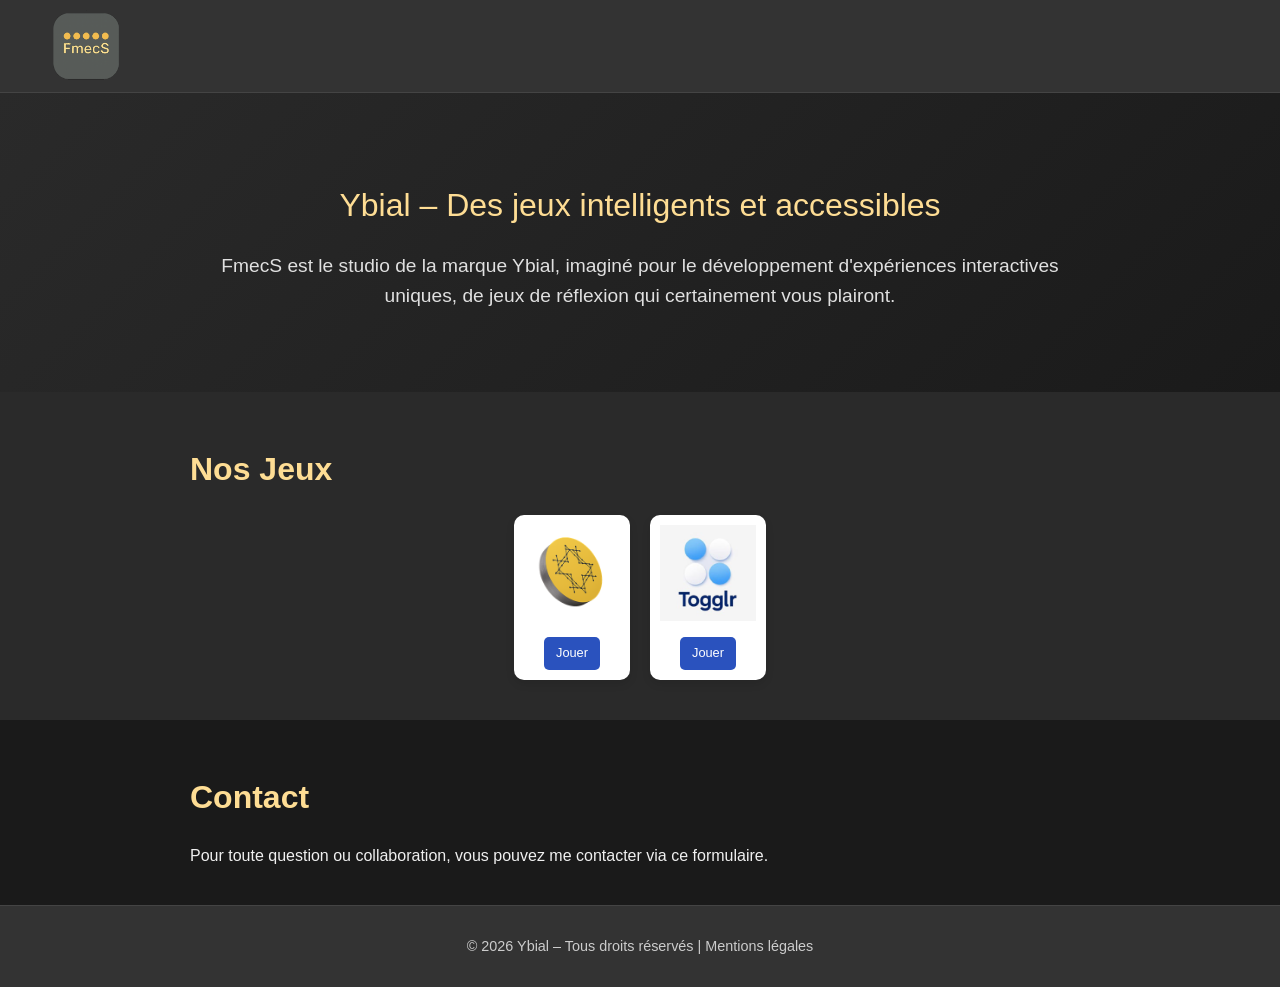
==== index.html @ a83bece8 "Add files via upload" ====
<!DOCTYPE html>
<html lang="fr">
<head>
    <meta charset="UTF-8">
    <meta name="viewport" content="width=device-width, initial-scale=1.0">
    <title>FmecS – Studio de développement indépendant</title>
    <link rel="stylesheet" href="css/style.css">
    <link rel="icon" type="image/png" href="/favicon-96x96.png" sizes="96x96" />
    <link rel="icon" type="image/svg+xml" href="/favicon.svg" />
    <link rel="shortcut icon" href="/favicon.ico" />
    <link rel="apple-touch-icon" sizes="180x180" href="/apple-touch-icon.png" />
    <link rel="manifest" href="/site.webmanifest" />
    <link rel="stylesheet" href="/css/all.min.css">
    <!script async src="https://pagead2.googlesyndication.com/pagead/js/adsbygoogle.js?client=ca-pub-3592273084085271"
     crossorigin="anonymous"></script>
</head>
<body>

<header>
    <div class="logo">
        <img src="/img/logo-fmecs.png">
    </div>
    <!-- Bouton burger (masqué sur desktop) -->
    <div class="burger" id="burger">
        <span></span>
        <span></span>
        <span></span>
    </div>
    <nav class="nav" id="nav-menu">
    <!-- Icônes des réseaux sociaux (affichées sur desktop) -->
    <!a href="https://twitter.com/tonsite" target="_blank" rel="noopener noreferrer" class="social-link" aria-label="Twitter">
        <i class="fab fa-twitter"></i>
    <!/a>
    <!a href="https://instagram.com/tonsite" target="_blank" rel="noopener noreferrer" class="social-link" aria-label="Instagram">
        <i class="fab fa-instagram"></i>
    <!/a>
    <!a href="https://github.com/tonsite" target="_blank" rel="noopener noreferrer" class="social-link" aria-label="GitHub">
        <i class="fab fa-github"></i>
    <!/a>
</nav>
</header>

<section class="hero">
    <div class="container">
        <h2>Ybial – Des jeux intelligents et accessibles</h2>
        <p>FmecS est le studio de la marque Ybial, imaginé pour le développement d'expériences interactives uniques, de jeux de réflexion qui certainement vous plairont.</p>
    </div>
</section>

<section id="jeux" class="section alt">
    <div class="container">
        <h3>Nos Jeux</h3>
        <div class="games-grid">
            <div class="game-card">
                <img src="/img/logo-morpion.png" alt="Morpion Solitaire" class="game-logo">
                <a href="https://play.fmecs.fr/croix-de-malte" class="play-button" target="_blank">Jouer</a>
            </div>
            <div class="game-card">
                <img src="/img/logo-togglr.png" alt="Togglr" class="game-logo">
                <a href="https://play.fmecs.fr/togglr/croix" class="play-button" target="_blank">Jouer</a>
            </div>
        </div>
    </div>
</section>
<section id="contact" class="section">
    <div class="container">
        <h3>Contact</h3>
        <p>Pour toute question ou collaboration, vous pouvez me contacter via ce <a id="open-modal" href="javascript:void(0);">formulaire</a>.</p>
    </div>
</section>

<!-- Fenêtre modale -->
<div id="contact-modal" class="modal">
  <div class="modal-content">
    <span class="close">&times;</span>

    <h3>Contact</h3>
  <p id="form-success" style="display:none; text-align:center; padding:20px;">
    Merci, votre message a bien été envoyé.
  </p>

    <form action="https://formspree.io/f/mgoovrkz" method="POST" class="contact-form">

  <label for="name">Votre nom</label>
  <input type="text" id="name" name="name" required>

  <label for="subject">Objet</label>
  <input type="text" id="subject" name="subject" required>

  <label for="email">Votre email</label>
  <input type="email" id="email" name="email" required>

  <label for="message">Message</label>
  <textarea id="message" name="message" rows="5" required></textarea>

  <input type="text" name="_gotcha" style="display:none">

  <button type="submit">Envoyer</button>
</form>

  </div>
</div>

<footer>
    <div class="container">
        <p>© 2026 Ybial – Tous droits réservés | <a href="/mentionslegales.html">Mentions légales</a></p>
    </div>
</footer>

<script>
  const modal = document.getElementById("contact-modal");
  const openBtn = document.getElementById("open-modal");
  const closeBtn = document.querySelector(".close");
  const form = document.querySelector(".contact-form");
  const successMsg = document.getElementById("form-success");
  const burger = document.getElementById('burger');
  const navMenu = document.getElementById('nav-menu');

  burger.addEventListener('click', () => {
        navMenu.classList.toggle('active');
    });

  // Ouvrir la modale
  openBtn.onclick = () => {
    modal.style.display = "block";
    successMsg.style.display = "none"; // Cache le message
    form.style.display = "block";      // Réaffiche le formulaire
  };

  // Fermer la modale
  closeBtn.onclick = () => modal.style.display = "none";
  window.onclick = (e) => { if (e.target === modal) modal.style.display = "none"; };

  // Envoi AJAX
  form.addEventListener("submit", async (e) => {
    e.preventDefault();

    const data = new FormData(form);

    const response = await fetch("https://formspree.io/f/mgoovrkz", {
      method: "POST",
      body: data,
      headers: { "Accept": "application/json" }
    });

    if (response.ok) {
      form.reset();
      form.style.display = "none";        // Cache le formulaire
      successMsg.style.display = "block"; // Affiche le message
    } else {
      form.style.display = "none";
      successMsg.innerText = "Une erreur est survenue. Merci de réessayer.";
      successMsg.style.display = "block";
    }
  });
</script>

</body>
</html>
---- css/style.css ----
/* --- BASE --- */

body {
    margin: 0;
    font-family: Arial, sans-serif;
    background: #1a1a1a;
    color: #f0f0f0;
    line-height: 1.6;
}

/* --- HEADER --- */

header {
    background: #333333;
    padding: 10px 50px;
    border-bottom: 1px solid #444444;
    display: flex;
    justify-content: space-between;
    align-items: center;
    top: 0;
    left: 0;
    right: 0;
}

.logo img {
    height: 72px;
    width: auto;
    display: block;
}

/* Bouton burger (masqué sur desktop) */
.burger {
    display: none; /* Masqué par défaut */
    flex-direction: column;
    cursor: pointer;
    padding: 10px;
    margin-left: auto; /* Aligne à droite */
}

.burger span {
    width: 25px;
    height: 3px;
    background: #f0f0f0;
    margin: 3px 0;
    transition: all 0.3s ease;
}

/* Menu navigation (visible sur desktop) */
.nav {
    display: flex;
    gap: 20px;
}

/* Icônes des réseaux sociaux */
.social-link {
    color: #f0f0f0;
    font-size: 1.5rem; /* Taille des icônes */
    margin: 0 10px; /* Espace entre les icônes */
    transition: color 0.2s ease;
}

.social-link:hover {
    color: #fedd94; /* Couleur au survol */
}

/* --- VERSION MOBILE --- */
@media (max-width: 768px) {
    /* Affiche le burger sur mobile */
    .burger {
        display: flex;
    }

    /* Masque le menu normal sur mobile */
    .nav {
        display: none;
        position: fixed;
        top: 70px;
        left: 0;
        width: 100%;
        background: #333;
        flex-direction: row; /* Icônes en ligne */
        justify-content: center;
        padding: 20px 0;
        z-index: 1000;
    }

    /* Affiche le menu quand le burger est cliqué */
    .nav.active {
        display: flex;
    }
}

.nav a {
    margin-left: 20px;
    color: #f0f0f0;
    text-decoration: none;
    font-size: 1rem;
    transition: color 0.2s ease;
}

.nav a:hover {
    color: #fedd94;
}

/* --- HERO --- */

.hero {
    text-align: center;
    padding: 60px 20px;
    background: linear-gradient(135deg, #2a2a2a, #1a1a1a);
}

.hero h2 {
    font-size: 2rem;
    margin-bottom: 20px;
    color: #fedd94;
    font-weight: 500;
}

.hero p {
    font-size: 1.2rem;
    max-width: 900px;
    margin: 0 auto 30px;
    color: #e0e0e0;
    margin-bottom: 20px;
}

.cta {
    display: inline-block;
    margin-top: 20px;
    padding: 14px 32px;
    background: #ffcc00;
    color: #000;
    font-weight: bold;
    border-radius: 6px;
    text-decoration: none;
    font-size: 1.1rem;
    transition: background 0.2s ease;
}

.cta:hover {
    background: #e6b800;
}

/* --- SECTIONS --- */

.section {
    padding: 20px 20px;
}

.section.alt {
    background: #2a2a2a;
}

.section h3 {
    font-size: 2rem;
    margin-bottom: 20px;
    color: #fedd94;
}

.container {
    width: 90%;
    max-width: 900px;
    margin: 0 auto;
    min-height: auto;
}

/* Liens en blanc par défaut */
a {
    color: #f0f0f0; /* Blanc */
    text-decoration: none;															
}

/* Liens en blanc même après clic */
a:visited {
    color: #f0f0f0; /* Blanc */
    text-decoration: none;
    outline: none;
}

/* Supprime les effets de survol/clic */
a:hover, a:active, a:focus {
    color: #f0f0f0; /* Blanc */
    text-decoration: none;
    outline: none;
}																
/* --- FOOTER --- */

footer {
    text-align: center;
    padding: 15px; /* Réduit de 25px à 15px */
    background: #333333;
    border-top: 1px solid #444444;
    color: #ccc;
    font-size: 0.9rem;
}

footer a {
    color: #ccc;
    text-decoration: none;
}

footer p {
    white-space: nowrap; /* Empêche le retour à la ligne */
    overflow: hidden;   /* Cache le débordement (si nécessaire) */
    text-overflow: ellipsis; /* Ajoute des points de suspension si le texte est trop long */
}

@media (max-width: 768px) {
    footer {
        font-size: 0.8rem; /* Texte encore plus petit sur mobile */
    }
}

/* --- MODALE CONTACT --- */

.modal {
  display: none;
  position: fixed;
  z-index: 1000;
  left: 0;
  top: 0;
  width: 100%;
  height: 100%;
  background: rgba(0,0,0,0.6);
}

.modal-content {
  background: #333333;
  margin: 10% auto;
  padding: 25px;
  border-radius: 8px;
  width: 90%;
  max-width: 400px;
  color: white;
  box-shadow: 0 0 20px rgba(0,0,0,0.5);
}

.close {
  float: right;
  font-size: 24px;
  cursor: pointer;
  color: #fff;
}

.contact-form input,
.contact-form textarea {
  width: 100%;
  padding: 12px;
  margin-top: 10px;
  background: #222;
  border: 1px solid #444;
  color: #fff;
  border-radius: 5px;
}

.contact-form button {
  margin-top: 15px;
  padding: 12px;
  width: 100%;
  background: #ffcc00;
  color: #000;
  border: none;
  border-radius: 5px;
  font-weight: bold;
  cursor: pointer;
}

.contact-form button:hover {
  background: #e6b800;
}

/* Grille des jeux : deux cartes côte à côte */
.games-grid {
    display: flex;
    justify-content: center; /* Centre les cartes */
    gap: 20px; /* Espace entre les cartes */
    flex-wrap: nowrap; /* Empêche le retour à la ligne */
    margin: 20px auto; /* Espace autour de la grille */
}

/* Cartes de jeu : largeur et hauteur minimales */
.game-card {
    background: white;
    border-radius: 10px;
    padding: 10px; /* Espace réduit autour du contenu */
    width: fit-content; /* Largeur ajustée au contenu */
    display: flex;
    flex-direction: column;
    align-items: center;
    box-shadow: 0 4px 8px rgba(0,0,0,0.1);
}

/* Logo : taille fixe */
.game-logo {
    width: 96px;
    height: 96px;
    margin-bottom: 8px; /* Espace sous le logo */
}

/* Bouton : compact et centré */
.play-button {
    background: #2a52be;
    color: white;
    padding: 6px 12px;
    border-radius: 5px;
    text-decoration: none;
    font-size: 0.8rem;
    margin-top: 8px; /* Espace au-dessus du bouton */
    width: fit-content; /* Largeur ajustée au texte */
}
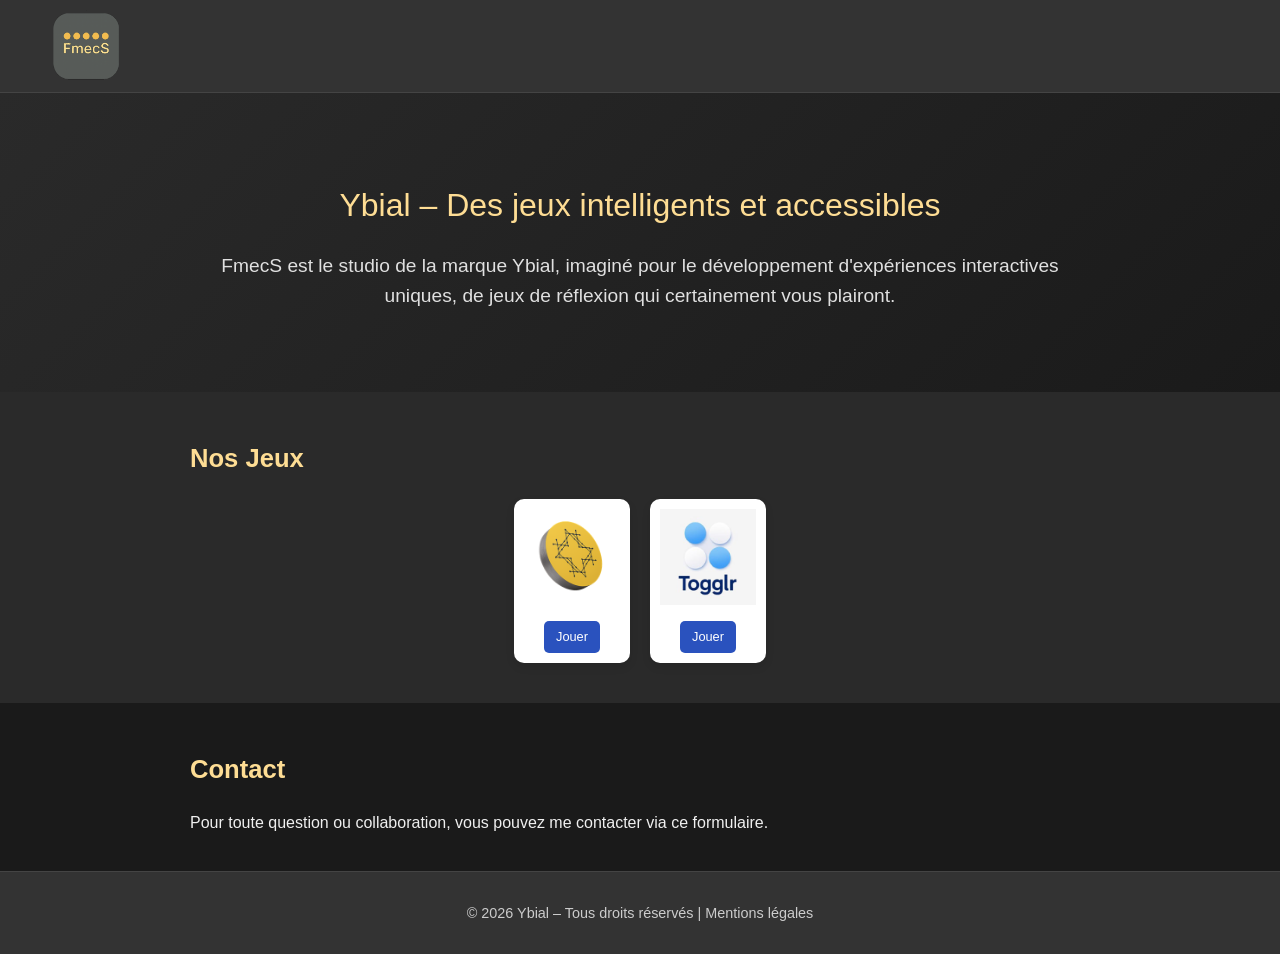
==== commit 609216d0: "Update index.html lien vers le jeu Togglr défi du jour" ====
--- a/index.html
+++ b/index.html
@@ -57,7 +57,7 @@
             </div>
             <div class="game-card">
                 <img src="/img/logo-togglr.png" alt="Togglr" class="game-logo">
-                <a href="https://play.fmecs.fr/togglr/croix" class="play-button" target="_blank">Jouer</a>
+                <a href="https://play.fmecs.fr/togglr/defidujour" class="play-button" target="_blank">Jouer</a>
             </div>
         </div>
     </div>
--- a/css/style.css
+++ b/css/style.css
@@ -129,7 +129,7 @@
     display: inline-block;
     margin-top: 20px;
     padding: 14px 32px;
-    background: #ffcc00;
+    background: #fedd94;
     color: #000;
     font-weight: bold;
     border-radius: 6px;
@@ -153,7 +153,7 @@
 }
 
 .section h3 {
-    font-size: 2rem;
+    font-size: 1.6rem;
     margin-bottom: 20px;
     color: #fedd94;
 }
@@ -258,7 +258,7 @@
   margin-top: 15px;
   padding: 12px;
   width: 100%;
-  background: #ffcc00;
+  background: #fedd94;
   color: #000;
   border: none;
   border-radius: 5px;
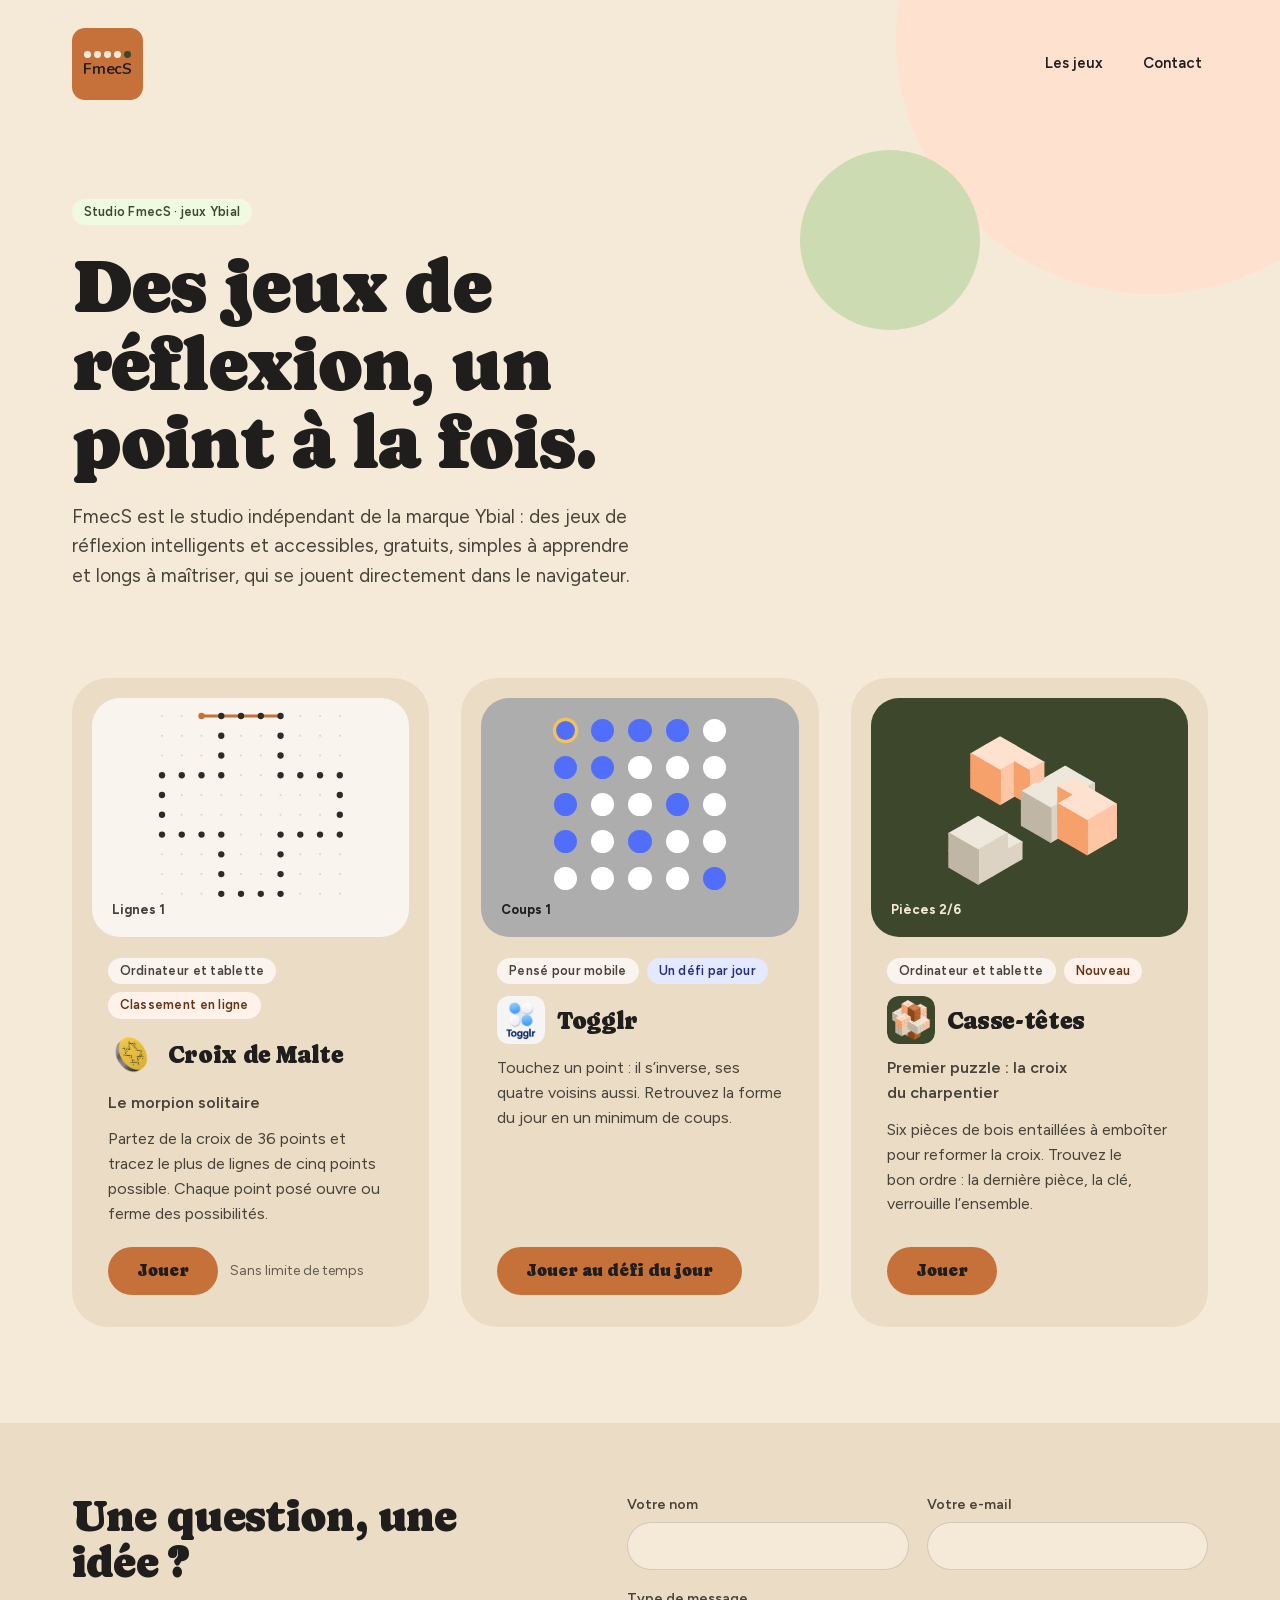
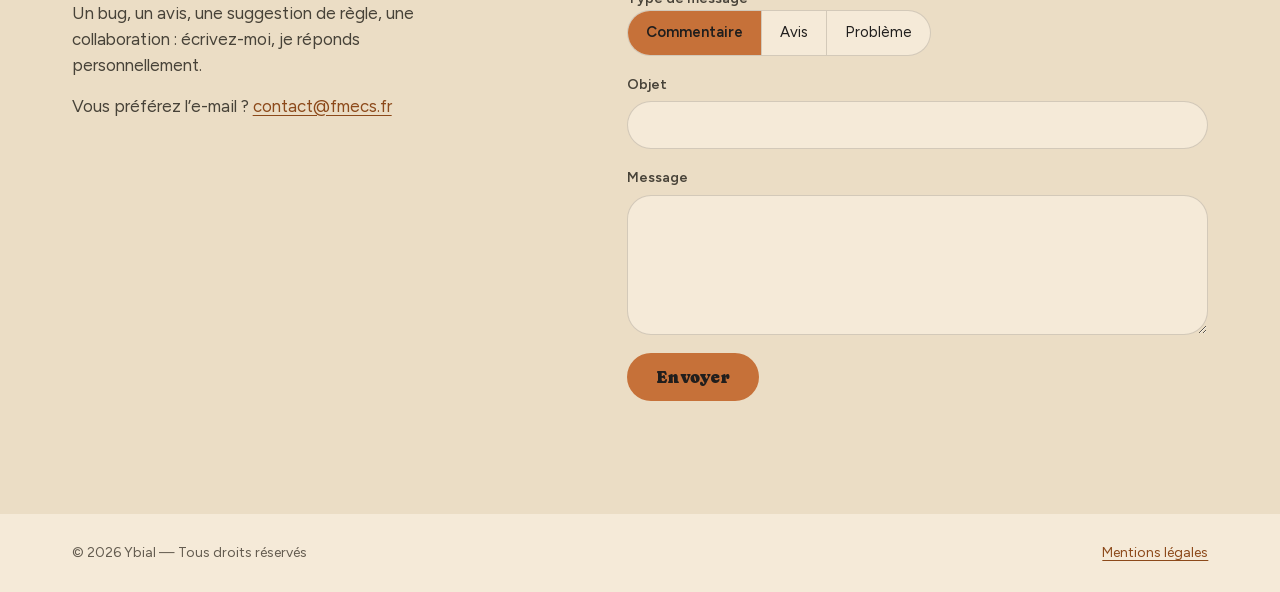
==== commit 40738ce9: "Nouvelle version de fmecs.fr : charte « Organic », trois jeux, Ybial Casse-têtes - Accueil refait : " ====
--- a/index.html
+++ b/index.html
@@ -1,159 +1,586 @@
-<!DOCTYPE html>
-<html lang="fr">
-<head>
-    <meta charset="UTF-8">
-    <meta name="viewport" content="width=device-width, initial-scale=1.0">
-    <title>FmecS – Studio de développement indépendant</title>
-    <link rel="stylesheet" href="css/style.css">
-    <link rel="icon" type="image/png" href="/favicon-96x96.png" sizes="96x96" />
-    <link rel="icon" type="image/svg+xml" href="/favicon.svg" />
-    <link rel="shortcut icon" href="/favicon.ico" />
-    <link rel="apple-touch-icon" sizes="180x180" href="/apple-touch-icon.png" />
-    <link rel="manifest" href="/site.webmanifest" />
-    <link rel="stylesheet" href="/css/all.min.css">
-    <!script async src="https://pagead2.googlesyndication.com/pagead/js/adsbygoogle.js?client=ca-pub-3592273084085271"
-     crossorigin="anonymous"></script>
-</head>
-<body>
-
-<header>
-    <div class="logo">
-        <img src="/img/logo-fmecs.png">
-    </div>
-    <!-- Bouton burger (masqué sur desktop) -->
-    <div class="burger" id="burger">
-        <span></span>
-        <span></span>
-        <span></span>
-    </div>
-    <nav class="nav" id="nav-menu">
-    <!-- Icônes des réseaux sociaux (affichées sur desktop) -->
-    <!a href="https://twitter.com/tonsite" target="_blank" rel="noopener noreferrer" class="social-link" aria-label="Twitter">
-        <i class="fab fa-twitter"></i>
-    <!/a>
-    <!a href="https://instagram.com/tonsite" target="_blank" rel="noopener noreferrer" class="social-link" aria-label="Instagram">
-        <i class="fab fa-instagram"></i>
-    <!/a>
-    <!a href="https://github.com/tonsite" target="_blank" rel="noopener noreferrer" class="social-link" aria-label="GitHub">
-        <i class="fab fa-github"></i>
-    <!/a>
-</nav>
-</header>
-
-<section class="hero">
-    <div class="container">
-        <h2>Ybial – Des jeux intelligents et accessibles</h2>
-        <p>FmecS est le studio de la marque Ybial, imaginé pour le développement d'expériences interactives uniques, de jeux de réflexion qui certainement vous plairont.</p>
-    </div>
-</section>
-
-<section id="jeux" class="section alt">
-    <div class="container">
-        <h3>Nos Jeux</h3>
-        <div class="games-grid">
-            <div class="game-card">
-                <img src="/img/logo-morpion.png" alt="Morpion Solitaire" class="game-logo">
-                <a href="https://play.fmecs.fr/croix-de-malte" class="play-button" target="_blank">Jouer</a>
-            </div>
-            <div class="game-card">
-                <img src="/img/logo-togglr.png" alt="Togglr" class="game-logo">
-                <a href="https://play.fmecs.fr/togglr/defidujour" class="play-button" target="_blank">Jouer</a>
-            </div>
-        </div>
-    </div>
-</section>
-<section id="contact" class="section">
-    <div class="container">
-        <h3>Contact</h3>
-        <p>Pour toute question ou collaboration, vous pouvez me contacter via ce <a id="open-modal" href="javascript:void(0);">formulaire</a>.</p>
-    </div>
-</section>
-
-<!-- Fenêtre modale -->
-<div id="contact-modal" class="modal">
-  <div class="modal-content">
-    <span class="close">&times;</span>
-
-    <h3>Contact</h3>
-  <p id="form-success" style="display:none; text-align:center; padding:20px;">
-    Merci, votre message a bien été envoyé.
-  </p>
-
-    <form action="https://formspree.io/f/mgoovrkz" method="POST" class="contact-form">
-
-  <label for="name">Votre nom</label>
-  <input type="text" id="name" name="name" required>
-
-  <label for="subject">Objet</label>
-  <input type="text" id="subject" name="subject" required>
-
-  <label for="email">Votre email</label>
-  <input type="email" id="email" name="email" required>
-
-  <label for="message">Message</label>
-  <textarea id="message" name="message" rows="5" required></textarea>
-
-  <input type="text" name="_gotcha" style="display:none">
-
-  <button type="submit">Envoyer</button>
-</form>
-
-  </div>
-</div>
-
-<footer>
-    <div class="container">
-        <p>© 2026 Ybial – Tous droits réservés | <a href="/mentionslegales.html">Mentions légales</a></p>
-    </div>
-</footer>
-
-<script>
-  const modal = document.getElementById("contact-modal");
-  const openBtn = document.getElementById("open-modal");
-  const closeBtn = document.querySelector(".close");
-  const form = document.querySelector(".contact-form");
-  const successMsg = document.getElementById("form-success");
-  const burger = document.getElementById('burger');
-  const navMenu = document.getElementById('nav-menu');
-
-  burger.addEventListener('click', () => {
-        navMenu.classList.toggle('active');
-    });
-
-  // Ouvrir la modale
-  openBtn.onclick = () => {
-    modal.style.display = "block";
-    successMsg.style.display = "none"; // Cache le message
-    form.style.display = "block";      // Réaffiche le formulaire
-  };
-
-  // Fermer la modale
-  closeBtn.onclick = () => modal.style.display = "none";
-  window.onclick = (e) => { if (e.target === modal) modal.style.display = "none"; };
-
-  // Envoi AJAX
-  form.addEventListener("submit", async (e) => {
-    e.preventDefault();
-
-    const data = new FormData(form);
-
-    const response = await fetch("https://formspree.io/f/mgoovrkz", {
-      method: "POST",
-      body: data,
-      headers: { "Accept": "application/json" }
-    });
-
-    if (response.ok) {
-      form.reset();
-      form.style.display = "none";        // Cache le formulaire
-      successMsg.style.display = "block"; // Affiche le message
-    } else {
-      form.style.display = "none";
-      successMsg.innerText = "Une erreur est survenue. Merci de réessayer.";
-      successMsg.style.display = "block";
-    }
-  });
-</script>
-
-</body>
-</html>
+<!DOCTYPE html>
+<html lang="fr">
+<head>
+<meta charset="utf-8">
+<meta name="viewport" content="width=device-width, initial-scale=1">
+<title>FmecS — Studio de développement indépendant · jeux Ybial</title>
+<meta name="description" content="FmecS est le studio indépendant de la marque Ybial : Croix de Malte (morpion solitaire), Togglr et Ybial Casse-têtes, des jeux de réflexion intelligents, accessibles et gratuits, à jouer dans le navigateur.">
+<meta name="theme-color" content="#f5ead8">
+<link rel="icon" type="image/svg+xml" href="favicon.svg">
+<link rel="apple-touch-icon" sizes="180x180" href="apple-touch-icon.png">
+<link rel="manifest" href="site.webmanifest">
+<link rel="preload" href="fonts/nunito-latin.woff2" as="font" type="font/woff2" crossorigin>
+<link rel="preload" href="fonts/caprasimo-latin.woff2" as="font" type="font/woff2" crossorigin>
+<link rel="preload" href="fonts/figtree-latin.woff2" as="font" type="font/woff2" crossorigin>
+<style>
+/* Polices — extraites de la maquette Accueil.html (sous-ensembles latin et latin-ext) */
+@font-face { font-family: 'Nunito'; font-style: normal; font-weight: 500 800; font-display: swap; src: url(fonts/nunito-latin-ext.woff2) format('woff2'); unicode-range: U+0100-02BA, U+02BD-02C5, U+02C7-02CC, U+02CE-02D7, U+02DD-02FF, U+0304, U+0308, U+0329, U+1D00-1DBF, U+1E00-1E9F, U+1EF2-1EFF, U+2020, U+20A0-20AB, U+20AD-20C4, U+2113, U+2C60-2C7F, U+A720-A7FF; }
+@font-face { font-family: 'Nunito'; font-style: normal; font-weight: 500 800; font-display: swap; src: url(fonts/nunito-latin.woff2) format('woff2'); unicode-range: U+0000-00FF, U+0131, U+0152-0153, U+02BB-02BC, U+02C6, U+02DA, U+02DC, U+0304, U+0308, U+0329, U+2000-206F, U+20AC, U+2122, U+2191, U+2193, U+2212, U+2215, U+FEFF, U+FFFD; }
+@font-face { font-family: 'Caprasimo'; font-style: normal; font-weight: 400; font-display: swap; src: url(fonts/caprasimo-latin-ext.woff2) format('woff2'); unicode-range: U+0100-02BA, U+02BD-02C5, U+02C7-02CC, U+02CE-02D7, U+02DD-02FF, U+0304, U+0308, U+0329, U+1D00-1DBF, U+1E00-1E9F, U+1EF2-1EFF, U+2020, U+20A0-20AB, U+20AD-20C4, U+2113, U+2C60-2C7F, U+A720-A7FF; }
+@font-face { font-family: 'Caprasimo'; font-style: normal; font-weight: 400; font-display: swap; src: url(fonts/caprasimo-latin.woff2) format('woff2'); unicode-range: U+0000-00FF, U+0131, U+0152-0153, U+02BB-02BC, U+02C6, U+02DA, U+02DC, U+0304, U+0308, U+0329, U+2000-206F, U+20AC, U+2122, U+2191, U+2193, U+2212, U+2215, U+FEFF, U+FFFD; }
+@font-face { font-family: 'Figtree'; font-style: normal; font-weight: 400 700; font-display: swap; src: url(fonts/figtree-latin-ext.woff2) format('woff2'); unicode-range: U+0100-02BA, U+02BD-02C5, U+02C7-02CC, U+02CE-02D7, U+02DD-02FF, U+0304, U+0308, U+0329, U+1D00-1DBF, U+1E00-1E9F, U+1EF2-1EFF, U+2020, U+20A0-20AB, U+20AD-20C4, U+2113, U+2C60-2C7F, U+A720-A7FF; }
+@font-face { font-family: 'Figtree'; font-style: normal; font-weight: 400 700; font-display: swap; src: url(fonts/figtree-latin.woff2) format('woff2'); unicode-range: U+0000-00FF, U+0131, U+0152-0153, U+02BB-02BC, U+02C6, U+02DA, U+02DC, U+0304, U+0308, U+0329, U+2000-206F, U+20AC, U+2122, U+2191, U+2193, U+2212, U+2215, U+FEFF, U+FFFD; }
+
+/* Charte « Organic » — tokens repris de la maquette */
+:root {
+  --color-bg: #f5ead8;
+  --color-surface: #ebddc5;
+  --color-text: #201e1d;
+  --color-accent: #c67139;
+  --color-accent-2: #7a8a5e;
+  --color-divider: color-mix(in srgb, #201e1d 16%, transparent);
+
+  --color-neutral-100: #f9f4ed;
+  --color-neutral-200: #eee7db;
+  --color-neutral-300: #dcd3c4;
+  --color-neutral-400: #c0b6a5;
+  --color-neutral-700: #645c50;
+  --color-neutral-800: #474238;
+  --color-neutral-900: #2e2b25;
+
+  --color-accent-100: #fff2eb;
+  --color-accent-200: #ffe1d0;
+  --color-accent-300: #ffc6a5;
+  --color-accent-400: #f6a06b;
+  --color-accent-500: #d67f48;
+  --color-accent-600: #b2622d;
+  --color-accent-700: #8c491a;
+  --color-accent-800: #643312;
+
+  --color-accent-2-100: #f0fae1;
+  --color-accent-2-300: #ccdbb2;
+  --color-accent-2-700: #56633f;
+  --color-accent-2-800: #3d472b;
+
+  --togglr-bg: #22307a; /* bleu foncé : texte du tag « Un défi par jour » */
+  --togglr-board: #adadad; /* gris du plateau sur play.fmecs.fr/togglr */
+  --togglr-off: #506efa;
+  --togglr-tint: #e4e9ff;
+  --togglr-ring: #f2c35b;
+
+  --font-heading: "Caprasimo", system-ui, sans-serif;
+  --font-body: "Figtree", system-ui, sans-serif;
+  --font-logo: "Nunito", system-ui, sans-serif;
+
+  --radius-md: 16px;
+  --radius-lg: 28px;
+  --shadow-md: 0 3px 10px color-mix(in srgb, #2e2b25 16%, transparent);
+
+  --gutter: clamp(20px, 5.6vw, 72px);
+}
+
+*, *::before, *::after { box-sizing: border-box; }
+html { scroll-behavior: smooth; }
+@media (prefers-reduced-motion: reduce) { html { scroll-behavior: auto; } }
+body {
+  margin: 0; background: var(--color-bg); color: var(--color-text);
+  font-family: var(--font-body); font-size: 16px; line-height: 1.55;
+  -webkit-text-size-adjust: 100%;
+}
+h1, h2, h3 { font-family: var(--font-heading); font-weight: 400; line-height: 1.05; letter-spacing: -0.015em; margin: 0; }
+p { margin: 0; }
+a { color: var(--color-accent-700); text-underline-offset: 3px; }
+a:hover { color: var(--color-accent-800); }
+:focus { outline: none; }
+:focus-visible { outline: 3px solid var(--color-accent-700); outline-offset: 3px; border-radius: 4px; }
+::selection { background: color-mix(in srgb, var(--color-accent) 30%, transparent); }
+.visually-hidden { position: absolute; width: 1px; height: 1px; margin: -1px; overflow: hidden; clip: rect(0 0 0 0); white-space: nowrap; }
+
+.skip-link {
+  position: absolute; left: 12px; top: -60px; z-index: 10;
+  background: var(--color-text); color: var(--color-bg); padding: 10px 16px; border-radius: 999px; text-decoration: none;
+}
+.skip-link:focus { top: 12px; color: var(--color-bg); }
+
+/* — logo : proportions de l'ancien logo carré (marges larges, gros points), habillage de la charte — */
+.logo {
+  flex: none; width: 1em; height: 1em; border-radius: .18em;
+  background: var(--color-accent);
+  display: inline-flex; align-items: center; justify-content: center;
+}
+.logo-stack { display: flex; flex-direction: column; gap: .055em; }
+.logo-dots { display: flex; justify-content: space-between; padding-left: .0128em; padding-right: .0203em; } /* centre le 1er point sur F, le 5e sur S (Nunito 650) */
+.logo-dots span { width: .095em; height: .095em; border-radius: 50%; background: var(--color-bg); }
+.logo-dots span.on { background: var(--color-accent-2-800); } /* vert olive du tag « Studio FmecS · jeux Ybial » */
+.logo-word {
+  font-family: var(--font-logo); font-weight: 650; font-size: .22em;
+  letter-spacing: -.01em; line-height: .9; color: var(--color-text); white-space: nowrap;
+}
+
+/* — composants de la charte — */
+.btn {
+  display: inline-flex; align-items: center; justify-content: center; gap: 6px;
+  min-height: 48px; padding: 12px 28px; border: 1px solid transparent; border-radius: 999px;
+  font-family: var(--font-heading); font-size: 17px; line-height: 1.2; text-decoration: none; cursor: pointer;
+}
+/* texte foncé sur terracotta (contraste 4,6:1), comme les lettres du logo */
+.btn-primary, .btn-primary:hover { background: var(--color-accent); color: var(--color-text); }
+.btn-primary:hover { background: var(--color-accent-500); }
+.btn-primary:active { background: var(--color-accent-300); }
+.btn:disabled { opacity: .5; cursor: progress; }
+
+.tag {
+  display: inline-flex; align-items: center; align-self: flex-start;
+  padding: 3px 12px; border-radius: 999px; font-size: 13px; font-weight: 600; letter-spacing: .02em;
+}
+.tag-accent { background: var(--color-accent-100); color: var(--color-accent-800); }
+.tag-accent-2 { background: var(--color-accent-2-100); color: var(--color-accent-2-800); }
+.tag-neutral { background: var(--color-neutral-100); color: var(--color-neutral-800); }
+.tag-togglr { background: var(--togglr-tint); color: var(--togglr-bg); }
+
+/* — mise en page — */
+.page { position: relative; overflow: hidden; max-width: 1280px; margin: 0 auto; }
+.blob { position: absolute; border-radius: 50%; pointer-events: none; }
+.blob-1 { width: clamp(260px, 40vw, 520px); aspect-ratio: 1; background: var(--color-accent-200); right: clamp(-140px, -10vw, -110px); top: clamp(-220px, -17vw, -110px); }
+.blob-2 { width: 180px; aspect-ratio: 1; background: var(--color-accent-2-300); right: 300px; top: 150px; }
+
+.nav { position: relative; display: flex; align-items: center; gap: clamp(16px, 3vw, 36px); padding: clamp(16px, 2.2vw, 28px) var(--gutter); }
+.nav-brand { display: flex; color: var(--color-text); text-decoration: none; font-size: clamp(64px, 5.6vw, 72px); border-radius: .18em; }
+.nav-links { margin-left: auto; display: flex; gap: clamp(8px, 2.2vw, 28px); }
+.nav-links a { display: inline-flex; align-items: center; min-height: 44px; padding: 0 6px; color: var(--color-text); text-decoration: none; font-weight: 600; font-size: 15px; }
+.nav-links a:hover { color: var(--color-accent-700); }
+
+.hero { position: relative; display: flex; flex-direction: column; gap: clamp(14px, 1.8vw, 22px); max-width: 820px; padding: clamp(32px, 5.6vw, 72px) var(--gutter) clamp(36px, 6.9vw, 88px); }
+.hero h1 { font-size: clamp(42px, 6vw, 76px); line-height: 1.02; text-wrap: balance; }
+.hero p { font-size: clamp(16px, 1.5vw, 19px); color: var(--color-neutral-800); max-width: 560px; text-wrap: pretty; }
+
+.games { position: relative; display: grid; grid-template-columns: repeat(2, minmax(0, 1fr)); gap: clamp(16px, 2.5vw, 32px); padding: 0 var(--gutter) clamp(28px, 7.5vw, 96px); }
+.game { background: var(--color-surface); border-radius: clamp(30px, 2.8vw, 36px); padding: clamp(12px, 1.6vw, 20px) clamp(12px, 1.6vw, 20px) clamp(24px, 2.5vw, 32px); display: flex; flex-direction: column; gap: clamp(18px, 1.7vw, 22px); }
+.game-thumb { position: relative; aspect-ratio: 4 / 3; border-radius: clamp(22px, 2.2vw, 28px); display: grid; place-items: center; padding-bottom: 26px; } /* place réservée au libellé */
+.game-thumb-label { position: absolute; left: 20px; bottom: 16px; font-size: 13px; font-weight: 700; }
+.game-body { padding: 0 clamp(10px, 1.25vw, 16px); display: flex; flex-direction: column; gap: 12px; flex: 1; }
+.game-tags { display: flex; flex-wrap: wrap; gap: 8px; }
+.game h3 { font-size: clamp(26px, 2.3vw, 30px); }
+.game-kicker { font-size: 14px; font-weight: 600; color: var(--color-accent-700); }
+.btn-soon { background: var(--color-neutral-200); color: var(--color-neutral-700); cursor: default; }
+.game-title { display: flex; align-items: center; gap: 12px; }
+.game-title img { flex: none; width: 48px; height: 48px; border-radius: 12px; }
+.game-body p { font-size: clamp(15px, 1.25vw, 16px); color: var(--color-neutral-800); text-wrap: pretty; }
+.game-cta { display: flex; flex-wrap: wrap; gap: 12px; align-items: center; margin-top: auto; padding-top: 8px; }
+.game-cta-note { font-size: 14px; color: var(--color-neutral-700); }
+.game-desktop-only { display: none; gap: 12px; align-items: center; margin-top: 6px; padding: 12px 14px; border-radius: 20px; background: var(--color-bg); font-size: 14px; color: var(--color-neutral-800); }
+.game-desktop-only svg { flex: none; }
+
+/* vignette Croix de Malte (morpion solitaire) */
+.mp-thumb { background: var(--color-neutral-100); }
+.mp-thumb svg { width: 56%; height: auto; overflow: visible; }
+.mp-thumb .lattice { fill: var(--color-neutral-300); }
+.mp-thumb .pt { fill: var(--color-neutral-900); transition: fill .4s; }
+.mp-thumb .ln { stroke: var(--color-accent-300); stroke-width: .15; stroke-linecap: round; transition: stroke .4s; }
+.mp-thumb .pt.last { fill: var(--color-accent); }
+.mp-thumb .ln.last { stroke: var(--color-accent); }
+.mp-thumb .game-thumb-label { color: var(--color-neutral-800); }
+
+/* vignette Togglr */
+.tg-thumb { background: var(--togglr-board); }
+.tg-grid { display: grid; grid-template-columns: repeat(5, 1fr); gap: clamp(10px, 1.1vw, 14px); width: min(250px, 54%); }
+.tg-grid span { aspect-ratio: 1; border-radius: 50%; background: var(--togglr-off); transition: background .35s, transform .25s, box-shadow .25s; }
+.tg-grid span.on { background: #fff; }
+.tg-grid span.pressed { transform: scale(.82); box-shadow: 0 0 0 4px var(--togglr-ring); }
+.tg-thumb .game-thumb-label { color: var(--color-text); }
+
+/* vignette Casse-têtes : la croix du charpentier s'assemble pièce par pièce, la clé (dernière) en terracotta */
+.cs-thumb { background: var(--color-accent-2-800); overflow: hidden; }
+.cs-thumb svg { width: 58%; height: auto; }
+.cs-thumb polygon { stroke-width: .1; stroke-linejoin: round; } /* le trait couvre les jointures entre cubes */
+.cs-thumb .a0 { fill: var(--color-accent-200); stroke: var(--color-accent-200); }
+.cs-thumb .a1 { fill: var(--color-accent-300); stroke: var(--color-accent-300); }
+.cs-thumb .a2 { fill: var(--color-accent-400); stroke: var(--color-accent-400); }
+.cs-thumb .b0 { fill: var(--color-neutral-200); stroke: var(--color-neutral-200); }
+.cs-thumb .b1 { fill: var(--color-neutral-300); stroke: var(--color-neutral-300); }
+.cs-thumb .b2 { fill: var(--color-neutral-400); stroke: var(--color-neutral-400); }
+.cs-thumb .k0 { fill: var(--color-accent-500); stroke: var(--color-accent-500); }
+.cs-thumb .k1 { fill: var(--color-accent-600); stroke: var(--color-accent-600); }
+.cs-thumb .k2 { fill: var(--color-accent-700); stroke: var(--color-accent-700); }
+.cs-thumb .game-thumb-label { color: var(--color-bg); }
+
+/* — contact — */
+.contact { background: var(--color-surface); padding: clamp(32px, 5.6vw, 72px) var(--gutter); display: grid; grid-template-columns: 5fr 6fr; gap: clamp(24px, 5.6vw, 72px); }
+.contact-intro { display: flex; flex-direction: column; gap: 14px; }
+.contact h2 { font-size: clamp(30px, 3.4vw, 44px); }
+.contact-intro p { font-size: clamp(16px, 1.4vw, 17px); color: var(--color-neutral-800); max-width: 380px; }
+.form { display: grid; grid-template-columns: 1fr 1fr; gap: 18px; }
+.field { display: flex; flex-direction: column; gap: 6px; min-width: 0; border: 0; margin: 0; padding: 0; }
+.field-wide { grid-column: 1 / -1; }
+.field > label, .field > legend { font-size: 14px; font-weight: 600; color: var(--color-neutral-800); padding: 0; }
+.input {
+  width: 100%; min-height: 48px; padding: 10px 16px; font: inherit; font-size: 16px;
+  color: var(--color-text); caret-color: var(--color-accent);
+  background: var(--color-bg); border: 1px solid var(--color-divider); border-radius: 999px;
+}
+.input:hover { border-color: color-mix(in srgb, var(--color-text) 45%, transparent); }
+.input:focus-visible { border-color: var(--color-accent-700); outline-offset: 0; outline-width: 2px; border-radius: 999px; }
+textarea.input { min-height: 140px; resize: vertical; border-radius: 24px; padding: 12px 16px; }
+textarea.input:focus-visible { border-radius: 24px; }
+.input[aria-invalid="true"] { border-color: var(--color-accent-700); }
+.seg { display: inline-flex; flex-wrap: wrap; align-self: flex-start; border: 1px solid var(--color-divider); border-radius: 999px; overflow: hidden; background: var(--color-bg); }
+.seg-opt { position: relative; display: inline-flex; align-items: center; min-height: 44px; padding: 0 18px; font-size: 15px; cursor: pointer; }
+.seg-opt + .seg-opt { border-left: 1px solid var(--color-divider); }
+.seg-opt input { position: absolute; opacity: 0; width: 0; height: 0; }
+.seg-opt:has(input:checked) { background: var(--color-accent); color: var(--color-text); font-weight: 600; }
+.seg-opt:not(:has(input:checked)):hover { background: color-mix(in srgb, var(--color-text) 7%, transparent); }
+.seg-opt:has(input:focus-visible) { outline: 3px solid var(--color-accent-700); outline-offset: -3px; }
+.form-status { grid-column: 1 / -1; font-size: 15px; min-height: 1.55em; }
+.form-status.ok { color: var(--color-accent-2-800); font-weight: 600; }
+.form-status.err { color: var(--color-accent-800); font-weight: 600; }
+
+.footer { display: flex; flex-wrap: wrap; justify-content: space-between; gap: 8px 24px; padding: clamp(20px, 2.2vw, 28px) var(--gutter); font-size: 14px; color: var(--color-neutral-700); }
+
+/* — grand écran : trois vignettes par ligne, titres à 24px pour qu'ils tiennent sur une ligne à côté de leur icône
+     (environ 226px disponibles à 1280px) ; en dessous de 1250px, deux colonnes — */
+@media (min-width: 1250px) {
+  .games { grid-template-columns: repeat(3, minmax(0, 1fr)); }
+  .game h3 { font-size: 24px; }
+}
+/* — tablette — */
+@media (max-width: 960px) {
+  .blob-2 { right: 40px; top: 260px; width: 120px; }
+  .contact { grid-template-columns: 1fr; }
+  .contact-intro p { max-width: 560px; }
+}
+/* — mobile — */
+@media (max-width: 680px) {
+  .blob-2 { display: none; }
+  .nav-links .nav-games { display: none; }
+  .games { grid-template-columns: 1fr; padding-left: 12px; padding-right: 12px; }
+  .game-togglr { order: -1; }
+  .tg-thumb { aspect-ratio: 1; }
+  .tg-grid { width: 72%; }
+  .game-togglr .btn { width: 100%; min-height: 52px; }
+  .game-desktop .game-cta { display: none; }
+  .game-desktop-only { display: flex; }
+  .form { grid-template-columns: 1fr; gap: 14px; }
+  .form .btn { width: 100%; }
+  .footer .rights { display: none; }
+}
+</style>
+</head>
+<body>
+<a class="skip-link" href="#contenu">Aller au contenu</a>
+
+<div class="page">
+  <div class="blob blob-1" aria-hidden="true"></div>
+  <div class="blob blob-2" aria-hidden="true"></div>
+
+  <header>
+    <nav class="nav" aria-label="Navigation principale">
+      <a class="nav-brand" href="./" aria-label="FmecS, accueil">
+        <span class="logo" aria-hidden="true"><span class="logo-stack">
+          <span class="logo-dots"><span></span><span></span><span></span><span></span><span class="on"></span></span>
+          <span class="logo-word">FmecS</span>
+        </span></span>
+      </a>
+      <div class="nav-links">
+        <a class="nav-games" href="#jeux">Les jeux</a>
+        <a href="#contact">Contact</a>
+      </div>
+    </nav>
+  </header>
+
+  <main id="contenu">
+    <section class="hero" aria-labelledby="titre">
+      <span class="tag tag-accent-2">Studio FmecS · jeux Ybial</span>
+      <h1 id="titre">Des jeux de réflexion, un point à la fois.</h1>
+      <p>FmecS est le studio indépendant de la marque Ybial&nbsp;: des jeux de réflexion intelligents et accessibles, gratuits, simples à apprendre et longs à maîtriser, qui se jouent directement dans le navigateur.</p>
+    </section>
+
+    <section id="jeux" class="games" aria-labelledby="titre-jeux">
+      <h2 id="titre-jeux" class="visually-hidden">Les jeux</h2>
+
+      <article class="game game-morpion game-desktop" aria-labelledby="titre-morpion">
+        <div class="game-thumb mp-thumb" role="img" aria-label="Animation : des lignes de cinq points tracées une à une autour de la Croix de Malte">
+          <svg id="mp-board" viewBox="0 0 9 9" aria-hidden="true"></svg>
+          <span class="game-thumb-label" id="mp-label" aria-hidden="true">Lignes 0</span>
+        </div>
+        <div class="game-body">
+          <div class="game-tags"><span class="tag tag-neutral">Ordinateur et tablette</span><span class="tag tag-accent">Classement en ligne</span></div>
+          <div class="game-title"><img src="img/logo-morpion.png" width="48" height="48" alt=""><h3 id="titre-morpion">Croix de Malte</h3></div>
+          <p class="game-kicker">Le morpion solitaire</p>
+          <p>Partez de la croix de 36 points et tracez le plus de lignes de cinq points possible. Chaque point posé ouvre ou ferme des possibilités.</p>
+          <div class="game-cta">
+            <a class="btn btn-primary" href="https://play.fmecs.fr/croix-de-malte" target="_blank" rel="noopener">Jouer<span class="visually-hidden"> à Croix de Malte, le morpion solitaire (nouvel onglet)</span></a>
+            <span class="game-cta-note">Sans limite de temps</span>
+          </div>
+          <p class="game-desktop-only">
+            <svg width="22" height="22" viewBox="0 0 24 24" fill="none" stroke="var(--color-accent-2-700)" stroke-width="2.75" stroke-linecap="round" stroke-linejoin="round" aria-hidden="true"><rect width="20" height="14" x="2" y="3" rx="2"></rect><path d="M8 21h8M12 17v4"></path></svg>
+            <span>À ouvrir sur ordinateur ou tablette&nbsp;: fmecs.fr</span>
+          </p>
+        </div>
+      </article>
+
+      <article class="game game-togglr" aria-labelledby="titre-togglr">
+        <div class="game-thumb tg-thumb" role="img" aria-label="Animation : une grille de 5 × 5 points résolue en quatre coups">
+          <div class="tg-grid" id="tg-grid" aria-hidden="true"></div>
+          <span class="game-thumb-label" id="tg-label" aria-hidden="true">Coups 0</span>
+        </div>
+        <div class="game-body">
+          <div class="game-tags"><span class="tag tag-neutral">Pensé pour mobile</span><span class="tag tag-togglr">Un défi par jour</span></div>
+          <div class="game-title"><img src="img/logo-togglr.png" width="48" height="48" alt=""><h3 id="titre-togglr">Togglr</h3></div>
+          <p>Touchez un point&nbsp;: il s’inverse, ses quatre voisins aussi. Retrouvez la forme du jour en un minimum de coups.</p>
+          <div class="game-cta">
+            <a class="btn btn-primary" href="https://play.fmecs.fr/togglr/defidujour" target="_blank" rel="noopener">Jouer au défi du jour<span class="visually-hidden"> de Togglr (nouvel onglet)</span></a>
+          </div>
+        </div>
+      </article>
+
+      <article class="game game-casse-tetes game-desktop" aria-labelledby="titre-casse-tetes">
+        <div class="game-thumb cs-thumb" role="img" aria-label="Animation : les six pièces de la croix du charpentier s’emboîtent une à une, la pièce clé en dernier">
+          <svg id="cs-board" aria-hidden="true"></svg>
+          <span class="game-thumb-label" id="cs-label" aria-hidden="true">Pièces 0/6</span>
+        </div>
+        <div class="game-body">
+          <div class="game-tags"><span class="tag tag-neutral">Ordinateur et tablette</span><span class="tag tag-accent">Nouveau</span></div>
+          <div class="game-title"><img src="img/casse-tetes.svg" width="48" height="48" alt=""><h3 id="titre-casse-tetes">Casse-têtes</h3></div>
+          <p class="game-kicker">Premier puzzle&nbsp;: la croix du charpentier</p>
+          <p>Six pièces de bois entaillées à emboîter pour reformer la croix. Trouvez le bon ordre&nbsp;: la dernière pièce, la clé, verrouille l’ensemble.</p>
+          <div class="game-cta">
+            <!-- Bouton selon le nombre de puzzles publiés :
+                 0 → <span class="btn btn-soon">Bientôt disponible</span> ;
+                 1 → « Jouer » ci-dessous (ouvre le puzzle directement, nouvel onglet comme les autres jeux) ;
+                 2 ou plus → <a class="btn btn-primary" href="casse-tetes.html">Choisir un puzzle</a> (page de choix). -->
+            <a class="btn btn-primary" href="https://play.fmecs.fr/casse-tetes" target="_blank" rel="noopener">Jouer<span class="visually-hidden"> à Ybial Casse-têtes (nouvel onglet)</span></a>
+          </div>
+          <p class="game-desktop-only">
+            <svg width="22" height="22" viewBox="0 0 24 24" fill="none" stroke="var(--color-accent-2-700)" stroke-width="2.75" stroke-linecap="round" stroke-linejoin="round" aria-hidden="true"><rect width="20" height="14" x="2" y="3" rx="2"></rect><path d="M8 21h8M12 17v4"></path></svg>
+            <span>À ouvrir sur ordinateur ou tablette&nbsp;: fmecs.fr</span>
+          </p>
+        </div>
+      </article>
+    </section>
+
+    <section id="contact" class="contact" aria-labelledby="titre-contact">
+      <div class="contact-intro">
+        <h2 id="titre-contact">Une question, une idée&nbsp;?</h2>
+        <p>Un bug, un avis, une suggestion de règle, une collaboration&nbsp;: écrivez-moi, je réponds personnellement.</p>
+        <p>Vous préférez l’e-mail&nbsp;? <a href="mailto:contact@fmecs.fr">contact@fmecs.fr</a></p>
+      </div>
+      <!-- Envoi via Formspree : même formulaire que l'ancien site (déjà actif, pas d'adresse e-mail visible dans le code). -->
+      <form class="form" id="contact-form" data-endpoint="https://formspree.io/f/mgoovrkz" novalidate>
+        <input type="text" name="_gotcha" tabindex="-1" autocomplete="off" aria-hidden="true" style="display:none">
+        <div class="field">
+          <label for="f-nom">Votre nom</label>
+          <input class="input" id="f-nom" name="nom" autocomplete="name" required>
+        </div>
+        <div class="field">
+          <label for="f-email">Votre e-mail</label>
+          <input class="input" id="f-email" name="email" type="email" autocomplete="email" inputmode="email" required>
+        </div>
+        <fieldset class="field field-wide">
+          <legend>Type de message</legend>
+          <div class="seg">
+            <label class="seg-opt"><input type="radio" name="type" value="Commentaire" checked>Commentaire</label>
+            <label class="seg-opt"><input type="radio" name="type" value="Avis">Avis</label>
+            <label class="seg-opt"><input type="radio" name="type" value="Problème">Problème</label>
+          </div>
+        </fieldset>
+        <div class="field field-wide">
+          <label for="f-objet">Objet</label>
+          <input class="input" id="f-objet" name="objet">
+        </div>
+        <div class="field field-wide">
+          <label for="f-message">Message</label>
+          <textarea class="input" id="f-message" name="message" required></textarea>
+        </div>
+        <div><button type="submit" class="btn btn-primary">Envoyer</button></div>
+        <p class="form-status" id="form-status" role="status" aria-live="polite"></p>
+      </form>
+    </section>
+  </main>
+
+  <footer class="footer">
+    <span>© 2026 Ybial<span class="rights"> — Tous droits réservés</span></span>
+    <a href="mentionslegales.html">Mentions légales</a>
+  </footer>
+</div>
+
+<script>
+(() => {
+  const reduceMotion = window.matchMedia('(prefers-reduced-motion: reduce)').matches;
+  const SVG = 'http://www.w3.org/2000/svg';
+  const el = (name, attrs) => { const n = document.createElementNS(SVG, name); for (const k in attrs) n.setAttribute(k, attrs[k]); return n; };
+
+  // Morpion Solitaire : la Croix de Malte puis 14 coups, chacun = [point posé, début, fin de la ligne].
+  // Lignes horizontales, verticales et diagonales en alternance ; séquence vérifiée selon la règle 5T
+  // (4 points existants + le point posé, deux lignes de même direction ne partagent jamais un segment).
+  const CROSS = (() => {
+    const v = [[3,0],[6,0],[6,3],[9,3],[9,6],[6,6],[6,9],[3,9],[3,6],[0,6],[0,3],[3,3]], pts = [];
+    for (let i = 0; i < 12; i++) {
+      const [x1,y1] = v[i], [x2,y2] = v[(i+1)%12];
+      for (let k = 0; k < 3; k++) pts.push([x1 + (x2-x1)/3*k, y1 + (y2-y1)/3*k]);
+    }
+    return pts;
+  })();
+  const MOVES = [
+    [[2,0],[2,0],[6,0]], [[2,2],[0,4],[4,0]], [[7,9],[3,9],[7,9]], [[7,7],[5,9],[9,5]],
+    [[0,2],[0,2],[0,6]], [[7,2],[5,0],[9,4]], [[9,7],[9,3],[9,7]], [[2,7],[0,5],[4,9]],
+    [[3,4],[3,0],[3,4]], [[6,5],[6,5],[6,9]], [[4,3],[0,3],[4,3]], [[5,4],[3,2],[7,6]],
+    [[5,6],[5,6],[9,6]], [[4,5],[2,3],[6,7]],
+  ];
+  const board = document.getElementById('mp-board');
+  const mpLabel = document.getElementById('mp-label');
+  for (let y = 0; y < 10; y++) for (let x = 0; x < 10; x++) board.appendChild(el('circle', { class: 'lattice', cx: x, cy: y, r: .05 }));
+  const lineLayer = board.appendChild(el('g', {}));
+  CROSS.forEach(([x, y]) => board.appendChild(el('circle', { class: 'pt', cx: x, cy: y, r: .16 })));
+  const moveLines = MOVES.map(([, a, b]) => lineLayer.appendChild(el('line', { class: 'ln', x1: a[0], y1: a[1], x2: b[0], y2: b[1] })));
+  const movePts = MOVES.map(([p]) => board.appendChild(el('circle', { class: 'pt', cx: p[0], cy: p[1], r: .16 })));
+
+  function drawMorpion(t) {
+    const shown = Math.min(t % (MOVES.length + 3), MOVES.length); // tous les coups puis 3 temps de pause
+    MOVES.forEach((_, i) => {
+      const visible = i < shown, last = i === shown - 1;
+      moveLines[i].style.display = movePts[i].style.display = visible ? '' : 'none';
+      moveLines[i].classList.toggle('last', last);
+      movePts[i].classList.toggle('last', last);
+    });
+    mpLabel.textContent = 'Lignes ' + shown;
+  }
+
+  // Togglr : un point inverse aussi ses quatre voisins ; grille mélangée puis résolue en 4 coups
+  const N = 5;
+  const TARGET = [7, 11, 12, 13, 17];
+  const TG_MOVES = [[0,0],[4,1],[1,4],[3,3]];
+  const flip = (on, r, c) => [[r,c],[r-1,c],[r+1,c],[r,c-1],[r,c+1]].forEach(([a,b]) => {
+    if (a >= 0 && a < N && b >= 0 && b < N) { const i = a*N + b; on.has(i) ? on.delete(i) : on.add(i); }
+  });
+  const grid = document.getElementById('tg-grid');
+  const tgLabel = document.getElementById('tg-label');
+  const cells = Array.from({ length: N*N }, () => grid.appendChild(document.createElement('span')));
+
+  function drawTogglr(t) {
+    const s = t % 7; // état mélangé, 4 coups, 2 temps « réussi »
+    const on = new Set(TARGET);
+    TG_MOVES.forEach(([r,c]) => flip(on, r, c));
+    const done = Math.min(s, 4);
+    for (let k = 0; k < done; k++) flip(on, ...TG_MOVES[k]);
+    const last = done > 0 && s <= 4 ? TG_MOVES[done-1] : null;
+    cells.forEach((cell, i) => {
+      cell.classList.toggle('on', on.has(i));
+      cell.classList.toggle('pressed', !!last && last[0]*N + last[1] === i);
+    });
+    tgLabel.textContent = s >= 4 ? 'Réussi en 4 coups' : 'Coups ' + done;
+  }
+
+  // Casse-têtes : croix du charpentier (6 barres 2×2×8 en voxels), dessinée en isométrique.
+  // Ordre d'assemblage ; une case partagée appartient à la pièce posée en dernier (les premières montrent leurs
+  // entailles). Même géométrie et mêmes teintes que l'icône (outils/icone_casse_tetes.py).
+  const range = (a, b) => Array.from({ length: b - a }, (_, i) => a + i);
+  const bar = (xs, ys, zs) => xs.flatMap(x => ys.flatMap(y => zs.map(z => [x, y, z])));
+  const BURR = [
+    { axis: 0, tone: 'a', cells: bar(range(-4, 4), [-2, -1], [-1, 0]) },
+    { axis: 1, tone: 'b', cells: bar([-1, 0], range(-4, 4), [-2, -1]) },
+    { axis: 1, tone: 'a', cells: bar([-1, 0], range(-4, 4), [0, 1]) },
+    { axis: 0, tone: 'b', cells: bar(range(-4, 4), [0, 1], [-1, 0]) },
+    { axis: 2, tone: 'a', cells: bar([-2, -1], [-1, 0], range(-4, 4)) },
+    { axis: 2, tone: 'k', cells: bar([0, 1], [-1, 0], range(-4, 4)) }, // la clé
+  ];
+  const key = c => c.join(',');
+  const owner = new Map();
+  BURR.forEach((p, i) => p.cells.forEach(c => owner.set(key(c), i)));
+  BURR.forEach((p, i) => { p.own = p.cells.filter(c => owner.get(key(c)) === i); });
+  const ISO_C = Math.cos(Math.PI / 6);
+  const iso = (x, y, z) => [(x - y) * ISO_C, (x + y) * .5 - z];
+  const FACES = [ // [face, voisin qui la cache, coins]
+    [0, [0, 0, 1], [[0,0,1],[1,0,1],[1,1,1],[0,1,1]]],
+    [1, [1, 0, 0], [[1,0,0],[1,1,0],[1,1,1],[1,0,1]]],
+    [2, [0, 1, 0], [[0,1,0],[1,1,0],[1,1,1],[0,1,1]]],
+  ];
+  const csBoard = document.getElementById('cs-board');
+  const csLabel = document.getElementById('cs-label');
+
+  // pièces 0..count-1 posées ; la pièce `moving` (optionnelle) arrive le long de son axe, décalée de `offset`
+  function renderBurr(count, moving = -1, offset = 0) {
+    const placed = new Set();
+    for (let i = 0; i < count; i++) BURR[i].own.forEach(c => placed.add(key(c)));
+    const voxels = [];
+    for (let i = 0; i < count; i++) BURR[i].own.forEach(c => voxels.push({ c, i, solid: placed }));
+    if (moving >= 0) {
+      const p = BURR[moving], mine = new Set(p.own.map(key));
+      p.own.forEach(c => { const m = c.slice(); m[p.axis] += offset; voxels.push({ c: m, src: c, i: moving, solid: mine }); });
+    }
+    voxels.sort((a, b) => (a.c[0] + a.c[1] + a.c[2]) - (b.c[0] + b.c[1] + b.c[2]));
+    let out = '';
+    for (const v of voxels) {
+      const ref = v.src || v.c;
+      for (const [f, n, corners] of FACES) {
+        if (v.solid.has(key([ref[0] + n[0], ref[1] + n[1], ref[2] + n[2]]))) continue;
+        const pts = corners.map(([dx, dy, dz]) => iso(v.c[0] + dx, v.c[1] + dy, v.c[2] + dz).map(n => n.toFixed(3)).join(',')).join(' ');
+        out += `<polygon class="${BURR[v.i].tone}${f}" points="${pts}"/>`;
+      }
+    }
+    csBoard.innerHTML = out;
+  }
+  { // cadrage fixe sur la croix assemblée
+    const xs = [], ys = [];
+    owner.forEach((_, k) => { const [x, y, z] = k.split(',').map(Number); for (const d of [[0,0,0],[1,1,1],[1,0,0],[0,1,0],[0,0,1],[1,1,0],[1,0,1],[0,1,1]]) { const [sx, sy] = iso(x + d[0], y + d[1], z + d[2]); xs.push(sx); ys.push(sy); } });
+    const w = Math.max(...xs) - Math.min(...xs), h = Math.max(...ys) - Math.min(...ys), m = .3;
+    csBoard.setAttribute('viewBox', `${Math.min(...xs) - m} ${Math.min(...ys) - m} ${w + 2*m} ${h + 2*m}`);
+  }
+
+  let csFrame = 0;
+  function drawCasseTetes(t) {
+    const s = t % (BURR.length + 3); // 6 pièces puis 3 temps « assemblée »
+    cancelAnimationFrame(csFrame);
+    if (s >= BURR.length) { renderBurr(BURR.length); csLabel.textContent = 'Croix assemblée'; return; }
+    csLabel.textContent = `Pièces ${s + 1}/${BURR.length}`;
+    const start = performance.now(), DUR = 650, FROM = 9;
+    const step = now => {
+      const k = Math.min((now - start) / DUR, 1), ease = 1 - Math.pow(1 - k, 3);
+      if (k < 1) { renderBurr(s, s, FROM * (1 - ease)); csFrame = requestAnimationFrame(step); }
+      else renderBurr(s + 1);
+    };
+    csFrame = requestAnimationFrame(step);
+  }
+
+  if (reduceMotion) {
+    drawMorpion(MOVES.length); drawTogglr(5); renderBurr(BURR.length); csLabel.textContent = 'Croix assemblée';
+  } else {
+    let t = 0;
+    drawMorpion(t); drawTogglr(t); drawCasseTetes(t);
+    setInterval(() => { if (!document.hidden) { t++; drawMorpion(t); drawTogglr(t); drawCasseTetes(t); } }, 950);
+  }
+
+  // Formulaire de contact
+  const form = document.getElementById('contact-form');
+  const status = document.getElementById('form-status');
+  const setStatus = (msg, kind) => { status.textContent = msg; status.className = 'form-status ' + (kind || ''); };
+
+  form.addEventListener('submit', async (e) => {
+    e.preventDefault();
+    const invalid = [...form.querySelectorAll('[required]')].filter(f => {
+      const bad = !f.checkValidity() || !f.value.trim();
+      f.setAttribute('aria-invalid', bad ? 'true' : 'false');
+      return bad;
+    });
+    if (invalid.length) {
+      setStatus('Merci de renseigner votre nom, un e-mail valide et votre message.', 'err');
+      invalid[0].focus();
+      return;
+    }
+    const endpoint = form.dataset.endpoint;
+    if (!endpoint) {
+      setStatus('L’envoi n’est pas encore disponible. Réessayez bientôt.', 'err');
+      return;
+    }
+    const button = form.querySelector('button[type="submit"]');
+    button.disabled = true;
+    setStatus('Envoi en cours…');
+    try {
+      const data = new FormData(form);
+      data.set('_subject', `[fmecs.fr] ${data.get('type')}${data.get('objet').trim() ? ' : ' + data.get('objet').trim() : ''}`);
+      const res = await fetch(endpoint, { method: 'POST', body: data, headers: { Accept: 'application/json' } });
+      if (!res.ok) throw new Error(res.status);
+      // Message reçu par le service : on vide le formulaire
+      form.reset();
+      form.querySelectorAll('[aria-invalid]').forEach(f => f.removeAttribute('aria-invalid'));
+      setStatus('Merci ! Votre message est bien parti, je vous réponds rapidement.', 'ok');
+    } catch {
+      setStatus('L’envoi a échoué. Vérifiez votre connexion et réessayez.', 'err');
+    } finally {
+      button.disabled = false;
+    }
+  });
+  form.addEventListener('input', (e) => { if (e.target.getAttribute('aria-invalid') === 'true' && e.target.checkValidity() && e.target.value.trim()) e.target.setAttribute('aria-invalid', 'false'); });
+})();
+</script>
+</body>
+</html>
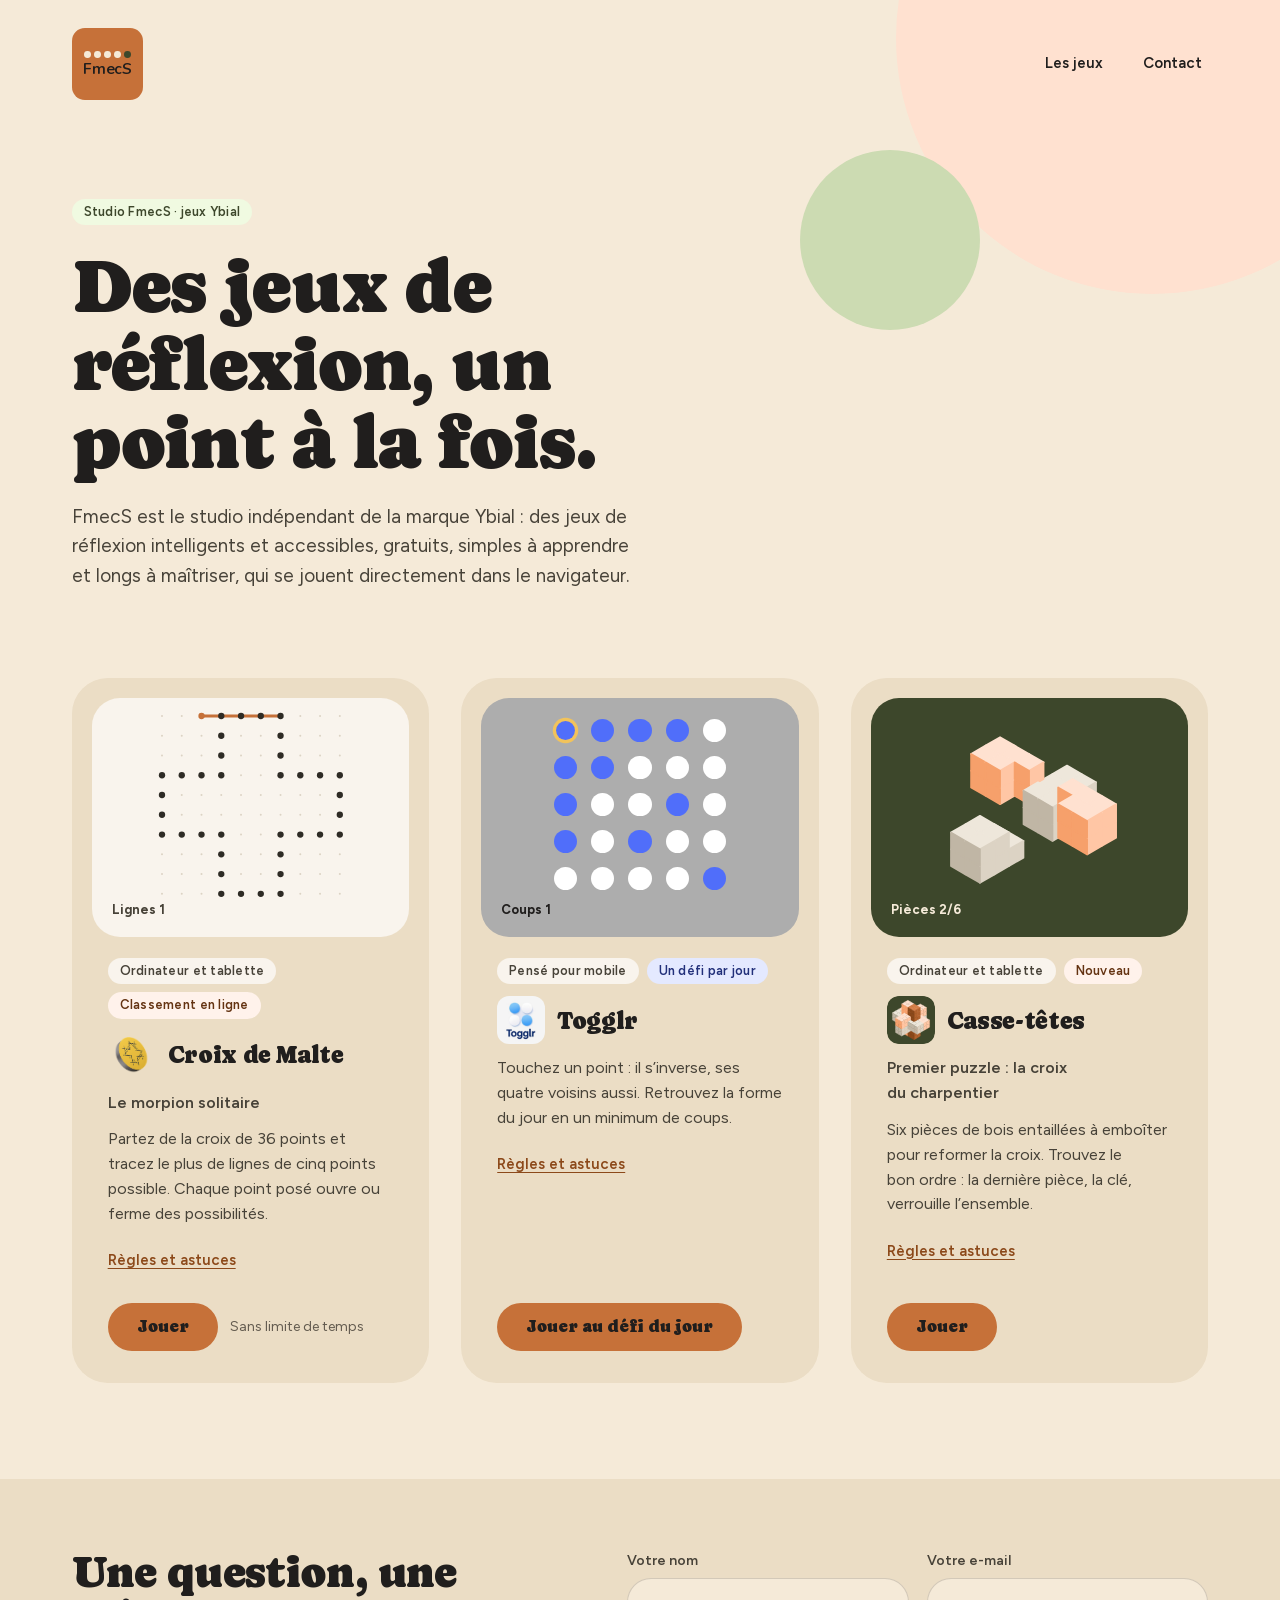
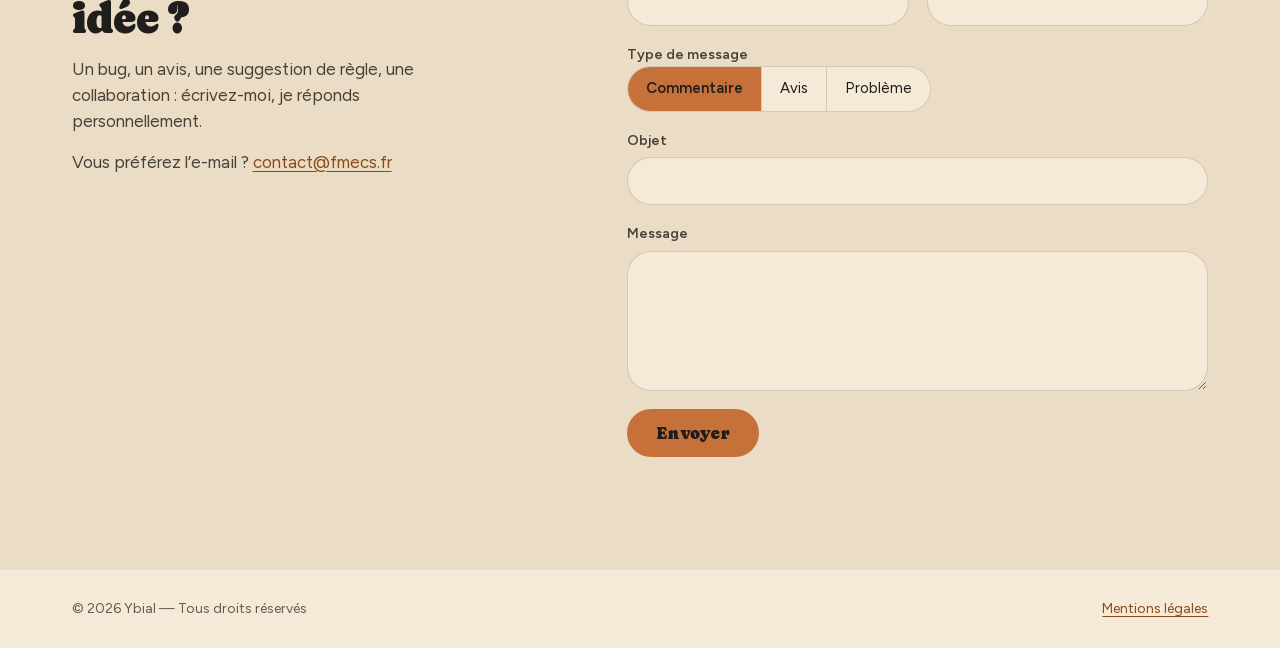
==== commit ffec04a5: "Pages d'info Togglr et Ybial Casse-têtes, liens « Règles et astuces », image d'aperçu des partages -" ====
--- a/index.html
+++ b/index.html
@@ -6,6 +6,20 @@
 <title>FmecS — Studio de développement indépendant · jeux Ybial</title>
 <meta name="description" content="FmecS est le studio indépendant de la marque Ybial : Croix de Malte (morpion solitaire), Togglr et Ybial Casse-têtes, des jeux de réflexion intelligents, accessibles et gratuits, à jouer dans le navigateur.">
 <meta name="theme-color" content="#f5ead8">
+<!-- partage:début -->
+<link rel="canonical" href="https://www.fmecs.fr/">
+<meta property="og:type" content="website">
+<meta property="og:site_name" content="FmecS · jeux Ybial">
+<meta property="og:locale" content="fr_FR">
+<meta property="og:url" content="https://www.fmecs.fr/">
+<meta property="og:title" content="FmecS — Studio de développement indépendant · jeux Ybial">
+<meta property="og:description" content="FmecS est le studio indépendant de la marque Ybial : Croix de Malte (morpion solitaire), Togglr et Ybial Casse-têtes, des jeux de réflexion intelligents, accessibles et gratuits, à jouer dans le navigateur.">
+<meta property="og:image" content="https://www.fmecs.fr/img/apercu-partage.png">
+<meta property="og:image:width" content="1200">
+<meta property="og:image:height" content="630">
+<meta property="og:image:alt" content="FmecS, des jeux de réflexion : Croix de Malte, Togglr et Ybial Casse-têtes">
+<meta name="twitter:card" content="summary_large_image">
+<!-- partage:fin -->
 <link rel="icon" type="image/svg+xml" href="favicon.svg">
 <link rel="apple-touch-icon" sizes="180x180" href="apple-touch-icon.png">
 <link rel="manifest" href="site.webmanifest">
@@ -152,6 +166,8 @@
 .game-tags { display: flex; flex-wrap: wrap; gap: 8px; }
 .game h3 { font-size: clamp(26px, 2.3vw, 30px); }
 .game-kicker { font-size: 14px; font-weight: 600; color: var(--color-accent-700); }
+.game-body .game-more { font-size: 15px; font-weight: 600; }
+.game-more a { display: inline-flex; align-items: center; min-height: 44px; color: var(--color-accent-700); }
 .btn-soon { background: var(--color-neutral-200); color: var(--color-neutral-700); cursor: default; }
 .game-title { display: flex; align-items: center; gap: 12px; }
 .game-title img { flex: none; width: 48px; height: 48px; border-radius: 12px; }
@@ -297,6 +313,7 @@
           <div class="game-title"><img src="img/logo-morpion.png" width="48" height="48" alt=""><h3 id="titre-morpion">Croix de Malte</h3></div>
           <p class="game-kicker">Le morpion solitaire</p>
           <p>Partez de la croix de 36 points et tracez le plus de lignes de cinq points possible. Chaque point posé ouvre ou ferme des possibilités.</p>
+          <p class="game-more"><a href="croix-de-malte-info.html">Règles et astuces<span class="visually-hidden"> de Croix de Malte</span></a></p>
           <div class="game-cta">
             <a class="btn btn-primary" href="https://play.fmecs.fr/croix-de-malte" target="_blank" rel="noopener">Jouer<span class="visually-hidden"> à Croix de Malte, le morpion solitaire (nouvel onglet)</span></a>
             <span class="game-cta-note">Sans limite de temps</span>
@@ -317,6 +334,7 @@
           <div class="game-tags"><span class="tag tag-neutral">Pensé pour mobile</span><span class="tag tag-togglr">Un défi par jour</span></div>
           <div class="game-title"><img src="img/logo-togglr.png" width="48" height="48" alt=""><h3 id="titre-togglr">Togglr</h3></div>
           <p>Touchez un point&nbsp;: il s’inverse, ses quatre voisins aussi. Retrouvez la forme du jour en un minimum de coups.</p>
+          <p class="game-more"><a href="togglr-info.html">Règles et astuces<span class="visually-hidden"> de Togglr</span></a></p>
           <div class="game-cta">
             <a class="btn btn-primary" href="https://play.fmecs.fr/togglr/defidujour" target="_blank" rel="noopener">Jouer au défi du jour<span class="visually-hidden"> de Togglr (nouvel onglet)</span></a>
           </div>
@@ -333,6 +351,7 @@
           <div class="game-title"><img src="img/casse-tetes.svg" width="48" height="48" alt=""><h3 id="titre-casse-tetes">Casse-têtes</h3></div>
           <p class="game-kicker">Premier puzzle&nbsp;: la croix du charpentier</p>
           <p>Six pièces de bois entaillées à emboîter pour reformer la croix. Trouvez le bon ordre&nbsp;: la dernière pièce, la clé, verrouille l’ensemble.</p>
+          <p class="game-more"><a href="casse-tetes-info.html">Règles et astuces<span class="visually-hidden"> d’Ybial Casse-têtes</span></a></p>
           <div class="game-cta">
             <!-- Bouton selon le nombre de puzzles publiés :
                  0 → <span class="btn btn-soon">Bientôt disponible</span> ;
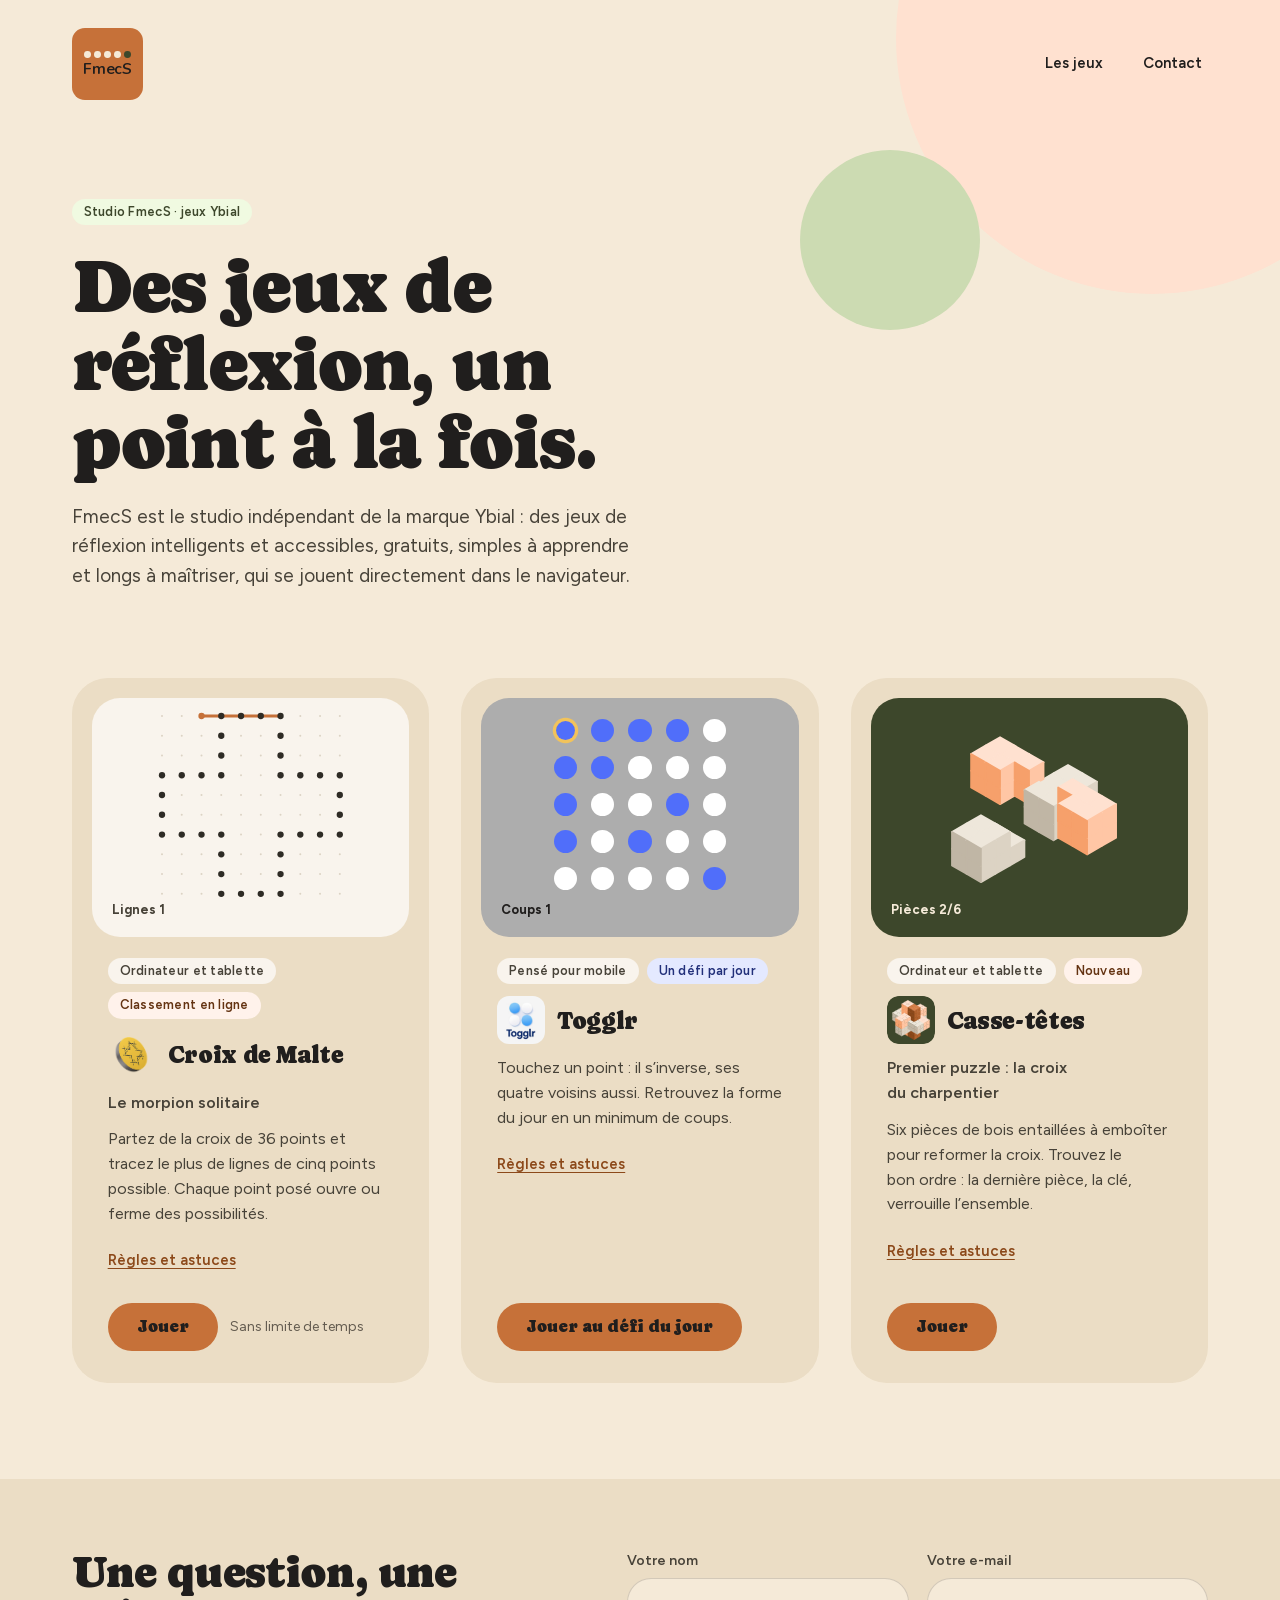
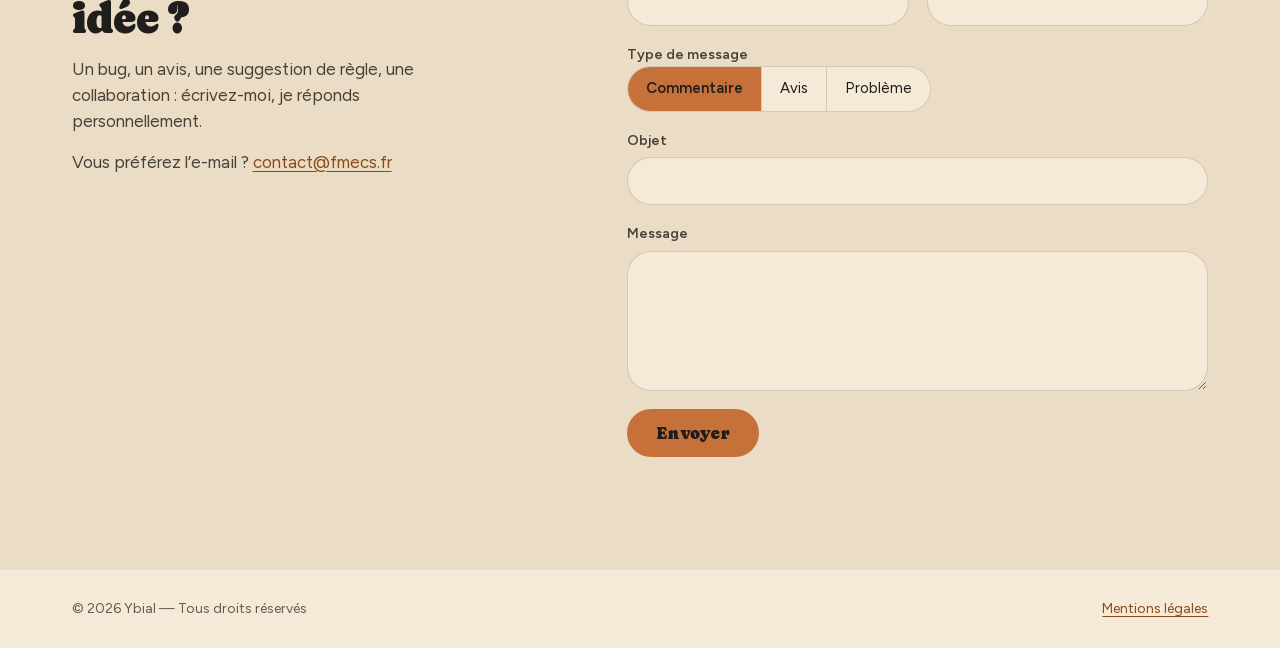
==== commit 958a214f: "Mesure d'audience Vercel Web Analytics (sans cookies), mentions légales à jour Co-Authored-By: Claud" ====
--- a/index.html
+++ b/index.html
@@ -270,6 +270,10 @@
   .footer .rights { display: none; }
 }
 </style>
+<!-- audience:début -->
+<script>window.va = window.va || function () { (window.vaq = window.vaq || []).push(arguments); };</script>
+<script defer src="/_vercel/insights/script.js"></script>
+<!-- audience:fin -->
 </head>
 <body>
 <a class="skip-link" href="#contenu">Aller au contenu</a>
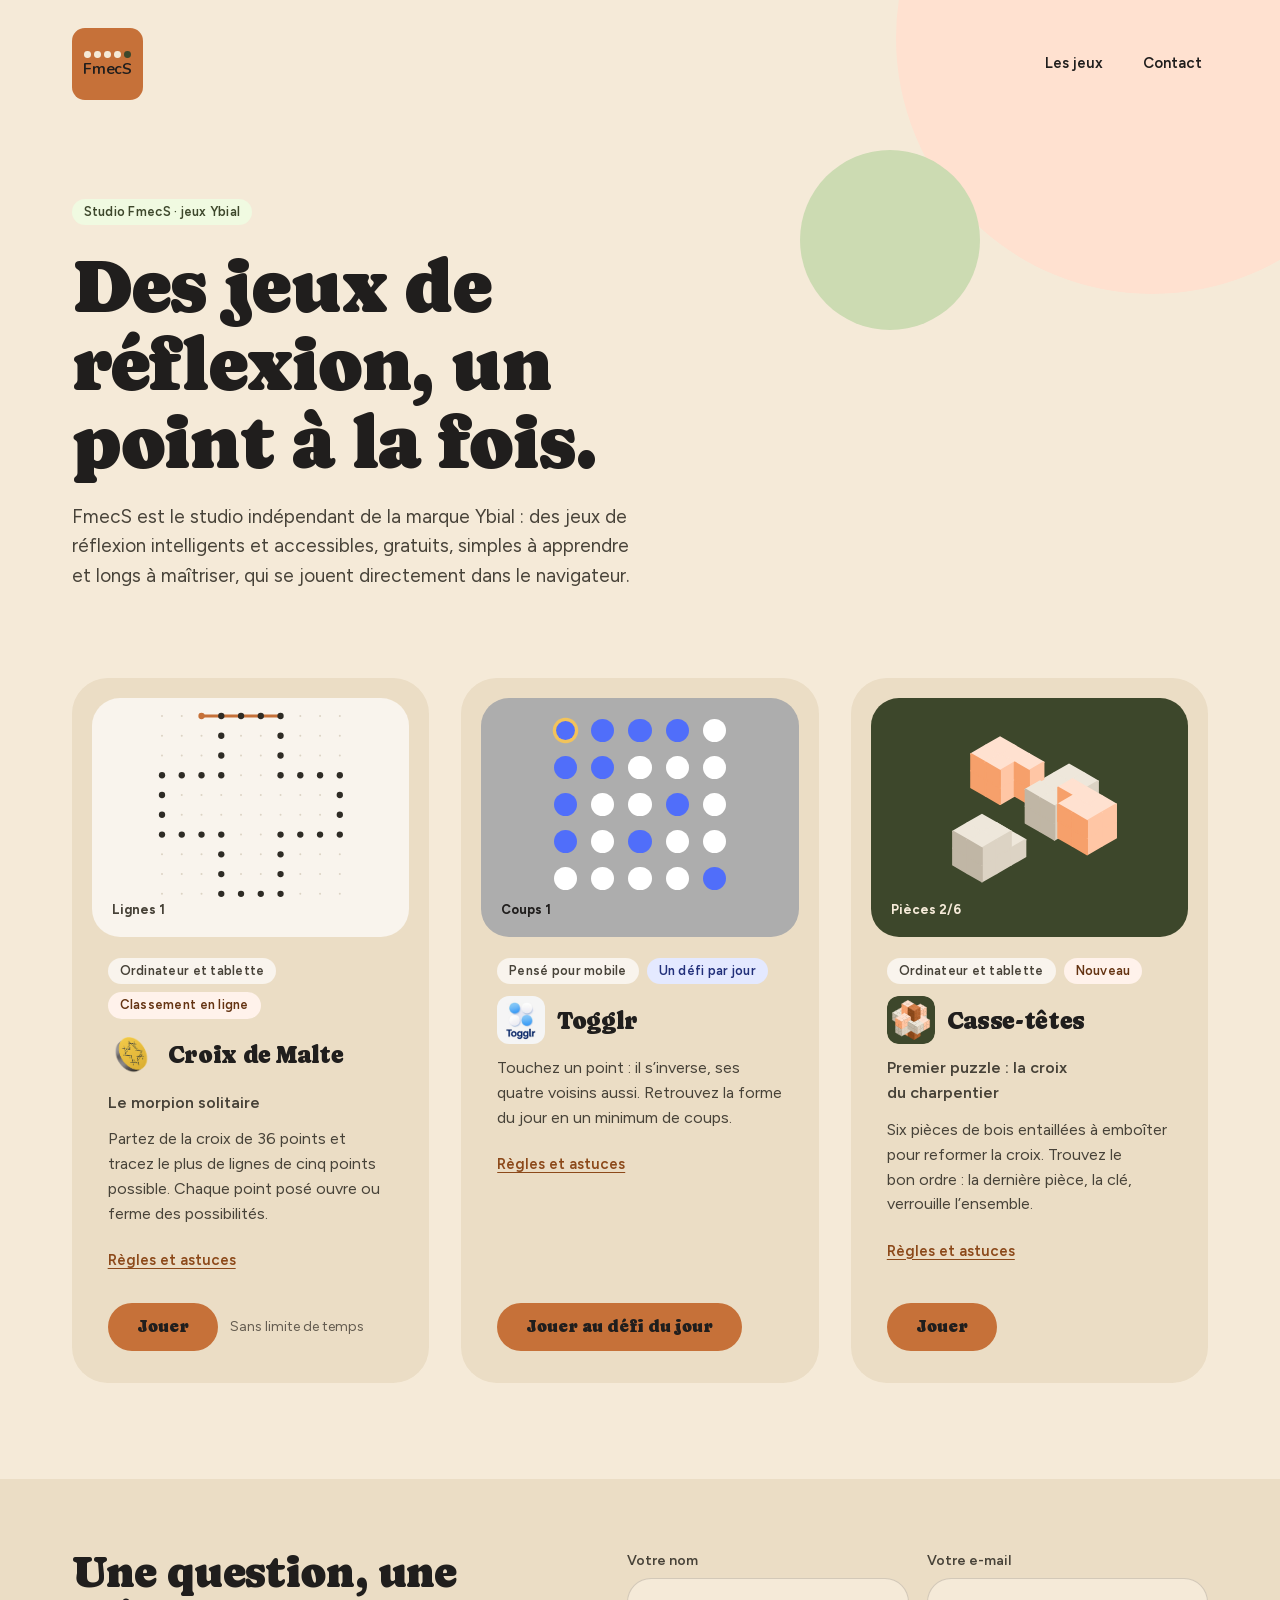
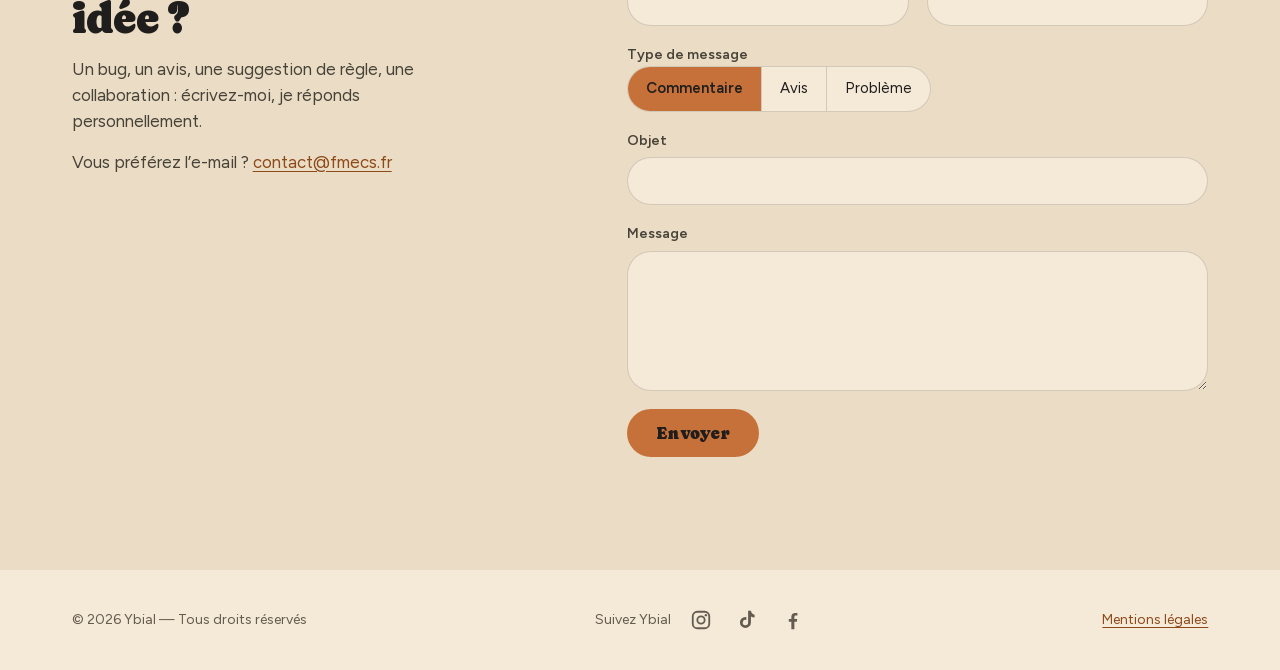
==== commit 96e0b1ef: "Liens vers les reseaux sociaux Ybial et donnees structurees" ====
--- a/index.html
+++ b/index.html
@@ -269,7 +269,49 @@
   .form .btn { width: 100%; }
   .footer .rights { display: none; }
 }
+/* Réseaux sociaux (pied de page) */
+.footer { align-items: center; }
+.social { display: flex; align-items: center; gap: 2px; }
+.social-label { margin-right: 6px; }
+.social a { display: inline-flex; align-items: center; justify-content: center; width: 44px; height: 44px; border-radius: 50%; color: var(--color-neutral-700); }
+.social a:hover { color: var(--color-accent-700); background: var(--color-surface); }
+.social svg { width: 22px; height: 22px; }
 </style>
+<script type="application/ld+json">
+{
+  "@context": "https://schema.org",
+  "@graph": [
+    {
+      "@type": "Organization",
+      "@id": "https://www.fmecs.fr/#fmecs",
+      "name": "FmecS",
+      "url": "https://www.fmecs.fr/",
+      "logo": "https://www.fmecs.fr/icon-512.png",
+      "email": "contact@fmecs.fr",
+      "description": "Studio indépendant de la marque Ybial : jeux de réflexion gratuits à jouer dans le navigateur.",
+      "brand": {
+        "@type": "Brand",
+        "name": "Ybial"
+      },
+      "sameAs": [
+        "https://www.instagram.com/ybial_fmecs/",
+        "https://www.tiktok.com/@ybial_fmecs",
+        "https://www.facebook.com/ybial.fmecs"
+      ]
+    },
+    {
+      "@type": "WebSite",
+      "@id": "https://www.fmecs.fr/#site",
+      "name": "FmecS · jeux Ybial",
+      "url": "https://www.fmecs.fr/",
+      "inLanguage": "fr",
+      "publisher": {
+        "@id": "https://www.fmecs.fr/#fmecs"
+      }
+    }
+  ]
+}
+</script>
 <!-- audience:début -->
 <script>window.va = window.va || function () { (window.vaq = window.vaq || []).push(arguments); };</script>
 <script defer src="/_vercel/insights/script.js"></script>
@@ -412,6 +454,12 @@
 
   <footer class="footer">
     <span>© 2026 Ybial<span class="rights"> — Tous droits réservés</span></span>
+    <nav class="social" aria-label="Ybial sur les réseaux sociaux">
+      <span class="social-label">Suivez Ybial</span>
+      <a href="https://www.instagram.com/ybial_fmecs/" target="_blank" rel="noopener me" aria-label="Instagram (nouvel onglet)"><svg viewBox="0 0 24 24" aria-hidden="true" focusable="false"><rect x="3" y="3" width="18" height="18" rx="5" fill="none" stroke="currentColor" stroke-width="2"/><circle cx="12" cy="12" r="4" fill="none" stroke="currentColor" stroke-width="2"/><circle cx="17.3" cy="6.7" r="1.3" fill="currentColor"/></svg></a>
+      <a href="https://www.tiktok.com/@ybial_fmecs" target="_blank" rel="noopener me" aria-label="TikTok (nouvel onglet)"><svg viewBox="0 0 24 24" aria-hidden="true" focusable="false"><path fill="currentColor" d="M13.2 2h3.1c.3 2.3 1.7 3.9 4 4.2v3.1c-1.5 0-2.8-.4-4-1.2v6.6a6 6 0 1 1-6-6c.3 0 .7 0 1 .1v3.2a2.9 2.9 0 1 0 1.9 2.7z"/></svg></a>
+      <a href="https://www.facebook.com/ybial.fmecs" target="_blank" rel="noopener me" aria-label="Facebook (nouvel onglet)"><svg viewBox="0 0 24 24" aria-hidden="true" focusable="false"><path fill="currentColor" d="M13.5 22v-8h2.7l.4-3.2h-3.1V8.8c0-.9.3-1.6 1.6-1.6h1.7V4.4c-.3 0-1.3-.1-2.5-.1-2.5 0-4.1 1.5-4.1 4.2v2.3H7.4V14h2.8v8z"/></svg></a>
+    </nav>
     <a href="mentionslegales.html">Mentions légales</a>
   </footer>
 </div>
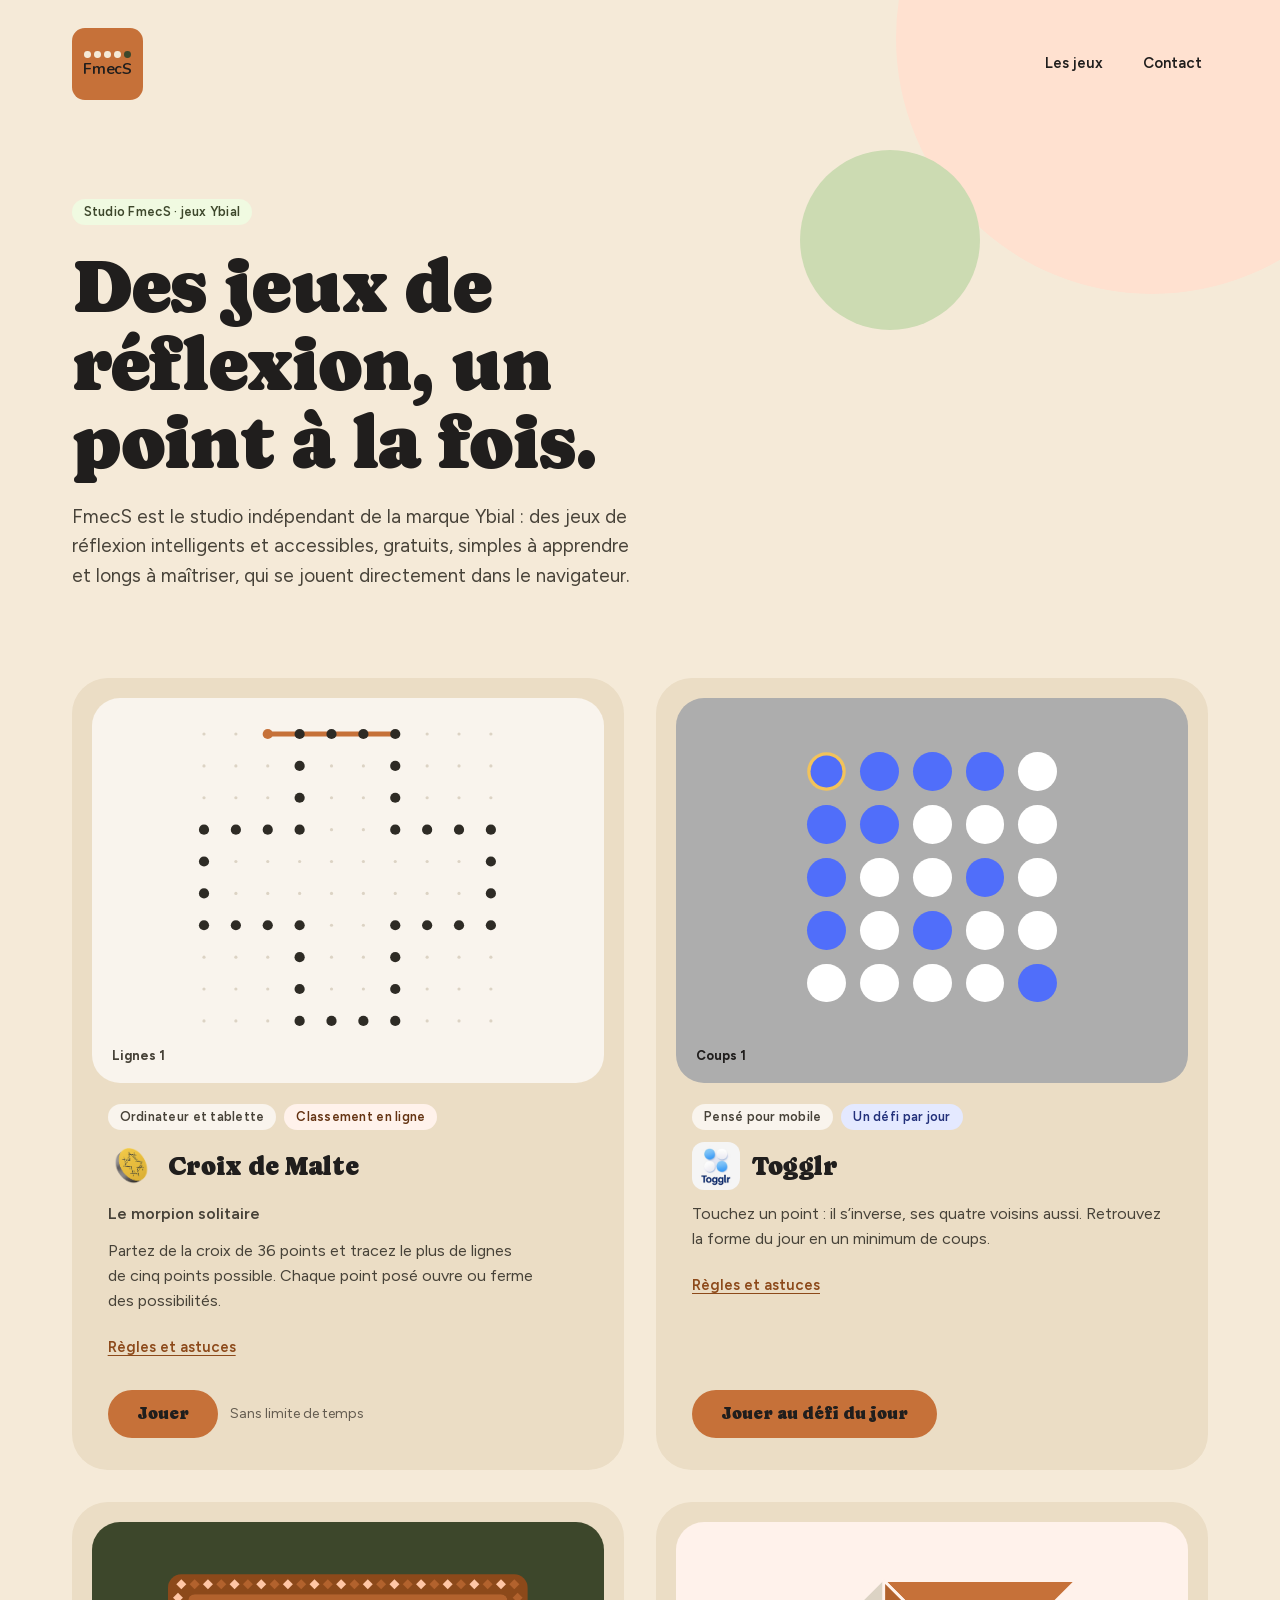
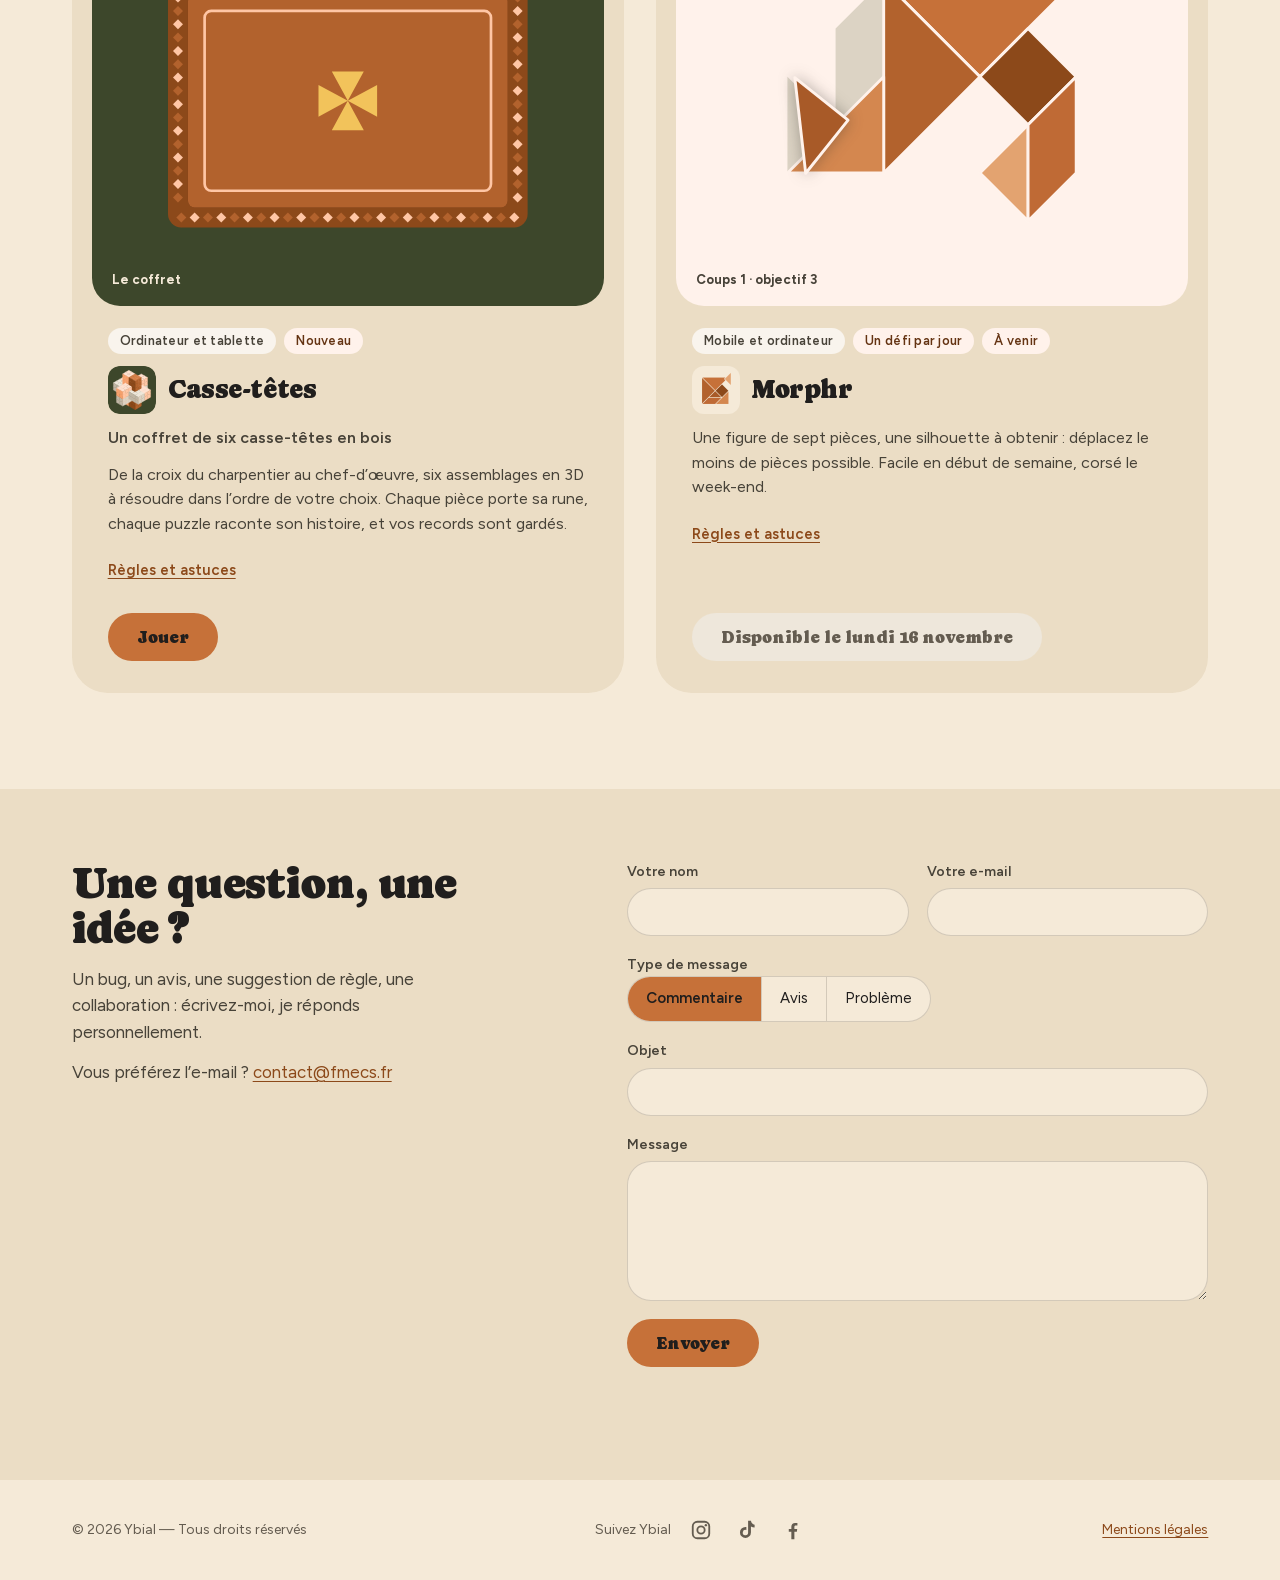
==== commit 7b9cb217: "Coffret d'Ybial Casse-têtes (vignette animée, page d'info, mentions légales) et Morphr annoncé pour " ====
--- a/index.html
+++ b/index.html
@@ -4,7 +4,7 @@
 <meta charset="utf-8">
 <meta name="viewport" content="width=device-width, initial-scale=1">
 <title>FmecS — Studio de développement indépendant · jeux Ybial</title>
-<meta name="description" content="FmecS est le studio indépendant de la marque Ybial : Croix de Malte (morpion solitaire), Togglr et Ybial Casse-têtes, des jeux de réflexion intelligents, accessibles et gratuits, à jouer dans le navigateur.">
+<meta name="description" content="FmecS est le studio indépendant de la marque Ybial : Croix de Malte (morpion solitaire), Togglr, Morphr et Ybial Casse-têtes, des jeux de réflexion intelligents, accessibles et gratuits, à jouer dans le navigateur.">
 <meta name="theme-color" content="#f5ead8">
 <!-- partage:début -->
 <link rel="canonical" href="https://www.fmecs.fr/">
@@ -13,11 +13,11 @@
 <meta property="og:locale" content="fr_FR">
 <meta property="og:url" content="https://www.fmecs.fr/">
 <meta property="og:title" content="FmecS — Studio de développement indépendant · jeux Ybial">
-<meta property="og:description" content="FmecS est le studio indépendant de la marque Ybial : Croix de Malte (morpion solitaire), Togglr et Ybial Casse-têtes, des jeux de réflexion intelligents, accessibles et gratuits, à jouer dans le navigateur.">
+<meta property="og:description" content="FmecS est le studio indépendant de la marque Ybial : Croix de Malte (morpion solitaire), Togglr, Morphr et Ybial Casse-têtes, des jeux de réflexion intelligents, accessibles et gratuits, à jouer dans le navigateur.">
 <meta property="og:image" content="https://www.fmecs.fr/img/apercu-partage.png">
 <meta property="og:image:width" content="1200">
 <meta property="og:image:height" content="630">
-<meta property="og:image:alt" content="FmecS, des jeux de réflexion : Croix de Malte, Togglr et Ybial Casse-têtes">
+<meta property="og:image:alt" content="FmecS, des jeux de réflexion : Croix de Malte, Togglr, Morphr et Ybial Casse-têtes">
 <meta name="twitter:card" content="summary_large_image">
 <!-- partage:fin -->
 <link rel="icon" type="image/svg+xml" href="favicon.svg">
@@ -187,6 +187,15 @@
 .mp-thumb .ln.last { stroke: var(--color-accent); }
 .mp-thumb .game-thumb-label { color: var(--color-neutral-800); }
 
+/* vignette Morphr : la silhouette à obtenir en ombre, les pièces glissent une à une jusqu'à la remplir */
+.mr-thumb { background: var(--color-accent-100); }
+.mr-thumb svg { width: 62%; height: auto; overflow: visible; }
+.mr-thumb .ombre { fill: var(--color-neutral-300); }
+.mr-thumb .piece { stroke: var(--color-accent-100); stroke-width: .06; stroke-linejoin: round; }
+.mr-thumb .piece.bouge { filter: drop-shadow(0 .1px .15px rgba(46, 43, 37, .35)); }
+.mr-thumb .game-thumb-label { color: var(--color-neutral-800); }
+.tag-morphr { background: var(--color-accent-100); color: var(--color-accent-800); }
+
 /* vignette Togglr */
 .tg-thumb { background: var(--togglr-board); }
 .tg-grid { display: grid; grid-template-columns: repeat(5, 1fr); gap: clamp(10px, 1.1vw, 14px); width: min(250px, 54%); }
@@ -195,19 +204,25 @@
 .tg-grid span.pressed { transform: scale(.82); box-shadow: 0 0 0 4px var(--togglr-ring); }
 .tg-thumb .game-thumb-label { color: var(--color-text); }
 
-/* vignette Casse-têtes : la croix du charpentier s'assemble pièce par pièce, la clé (dernière) en terracotta */
+/* vignette Casse-têtes : le coffret marqueté s'ouvre sur six compartiments, chacun marqué du symbole de son puzzle */
 .cs-thumb { background: var(--color-accent-2-800); overflow: hidden; }
-.cs-thumb svg { width: 58%; height: auto; }
-.cs-thumb polygon { stroke-width: .1; stroke-linejoin: round; } /* le trait couvre les jointures entre cubes */
-.cs-thumb .a0 { fill: var(--color-accent-200); stroke: var(--color-accent-200); }
-.cs-thumb .a1 { fill: var(--color-accent-300); stroke: var(--color-accent-300); }
-.cs-thumb .a2 { fill: var(--color-accent-400); stroke: var(--color-accent-400); }
-.cs-thumb .b0 { fill: var(--color-neutral-200); stroke: var(--color-neutral-200); }
-.cs-thumb .b1 { fill: var(--color-neutral-300); stroke: var(--color-neutral-300); }
-.cs-thumb .b2 { fill: var(--color-neutral-400); stroke: var(--color-neutral-400); }
-.cs-thumb .k0 { fill: var(--color-accent-500); stroke: var(--color-accent-500); }
-.cs-thumb .k1 { fill: var(--color-accent-600); stroke: var(--color-accent-600); }
-.cs-thumb .k2 { fill: var(--color-accent-700); stroke: var(--color-accent-700); }
+.cs-thumb svg { width: 78%; height: auto; overflow: visible; }
+.cs-frame { fill: var(--color-accent-700); }
+.cs-inlay-a { fill: var(--color-accent-300); }
+.cs-inlay-b { fill: var(--color-accent-600); }
+.cs-inside { fill: var(--color-accent-800); }
+.cs-cell rect { fill: var(--color-accent-500); transition: fill .35s, transform .35s; }
+.cs-cell .sym { fill: none; stroke: var(--color-accent-200); stroke-width: 1; stroke-linecap: round; stroke-linejoin: round; transition: stroke .35s; }
+.cs-cell .sym.full { fill: var(--color-accent-200); stroke: none; transition: fill .35s; }
+.cs-cell { transition: transform .35s; transform-box: fill-box; transform-origin: center; }
+.cs-cell.on { transform: translateY(-1.2px) scale(1.06); }
+.cs-cell.on rect { fill: var(--color-accent-400); }
+.cs-cell.on .sym { stroke: var(--togglr-ring); }   /* laiton, comme les symboles des puzzles réussis */
+.cs-cell.on .sym.full { fill: var(--togglr-ring); }
+.cs-lid { transform-box: fill-box; transform-origin: top; transition: transform .8s cubic-bezier(.3, .7, .3, 1), opacity .8s; }
+.cs-lid.open { transform: scaleY(.04); opacity: 0; }
+.cs-lid-panel { fill: var(--color-accent-600); }
+.cs-lid-emblem { fill: var(--togglr-ring); }
 .cs-thumb .game-thumb-label { color: var(--color-bg); }
 
 /* — contact — */
@@ -242,11 +257,9 @@
 
 .footer { display: flex; flex-wrap: wrap; justify-content: space-between; gap: 8px 24px; padding: clamp(20px, 2.2vw, 28px) var(--gutter); font-size: 14px; color: var(--color-neutral-700); }
 
-/* — grand écran : trois vignettes par ligne, titres à 24px pour qu'ils tiennent sur une ligne à côté de leur icône
-     (environ 226px disponibles à 1280px) ; en dessous de 1250px, deux colonnes — */
+/* — quatre jeux : deux vignettes par ligne (2 × 2) sur ordinateur et tablette, une seule sur mobile — */
 @media (min-width: 1250px) {
-  .games { grid-template-columns: repeat(3, minmax(0, 1fr)); }
-  .game h3 { font-size: 24px; }
+  .game h3 { font-size: 26px; }
 }
 /* — tablette — */
 @media (max-width: 960px) {
@@ -259,7 +272,9 @@
   .blob-2 { display: none; }
   .nav-links .nav-games { display: none; }
   .games { grid-template-columns: 1fr; padding-left: 12px; padding-right: 12px; }
-  .game-togglr { order: -1; }
+  .game-togglr { order: -2; }
+  .game-morphr { order: -1; }
+  .game-morphr .btn { width: 100%; min-height: 52px; }
   .tg-thumb { aspect-ratio: 1; }
   .tg-grid { width: 72%; }
   .game-togglr .btn { width: 100%; min-height: 52px; }
@@ -388,27 +403,42 @@
       </article>
 
       <article class="game game-casse-tetes game-desktop" aria-labelledby="titre-casse-tetes">
-        <div class="game-thumb cs-thumb" role="img" aria-label="Animation : les six pièces de la croix du charpentier s’emboîtent une à une, la pièce clé en dernier">
-          <svg id="cs-board" aria-hidden="true"></svg>
-          <span class="game-thumb-label" id="cs-label" aria-hidden="true">Pièces 0/6</span>
+        <div class="game-thumb cs-thumb" role="img" aria-label="Animation : un coffret en bois marqueté s’ouvre sur six compartiments, chacun marqué du symbole de son casse-tête">
+          <svg id="cs-board" viewBox="0 0 120 84" aria-hidden="true"></svg>
+          <span class="game-thumb-label" id="cs-label" aria-hidden="true">Le coffret</span>
         </div>
         <div class="game-body">
           <div class="game-tags"><span class="tag tag-neutral">Ordinateur et tablette</span><span class="tag tag-accent">Nouveau</span></div>
           <div class="game-title"><img src="img/casse-tetes.svg" width="48" height="48" alt=""><h3 id="titre-casse-tetes">Casse-têtes</h3></div>
-          <p class="game-kicker">Premier puzzle&nbsp;: la croix du charpentier</p>
-          <p>Six pièces de bois entaillées à emboîter pour reformer la croix. Trouvez le bon ordre&nbsp;: la dernière pièce, la clé, verrouille l’ensemble.</p>
+          <p class="game-kicker">Un coffret de six casse-têtes en bois</p>
+          <p>De la croix du charpentier au chef-d’œuvre, six assemblages en 3D à résoudre dans l’ordre de votre choix. Chaque pièce porte sa rune, chaque puzzle raconte son histoire, et vos records sont gardés.</p>
           <p class="game-more"><a href="casse-tetes-info.html">Règles et astuces<span class="visually-hidden"> d’Ybial Casse-têtes</span></a></p>
           <div class="game-cta">
-            <!-- Bouton selon le nombre de puzzles publiés :
-                 0 → <span class="btn btn-soon">Bientôt disponible</span> ;
-                 1 → « Jouer » ci-dessous (ouvre le puzzle directement, nouvel onglet comme les autres jeux) ;
-                 2 ou plus → <a class="btn btn-primary" href="casse-tetes.html">Choisir un puzzle</a> (page de choix). -->
+            <!-- Le choix du puzzle se fait dans le jeu (le coffret) : « Jouer » ouvre toujours play.fmecs.fr/casse-tetes. -->
             <a class="btn btn-primary" href="https://play.fmecs.fr/casse-tetes" target="_blank" rel="noopener">Jouer<span class="visually-hidden"> à Ybial Casse-têtes (nouvel onglet)</span></a>
           </div>
           <p class="game-desktop-only">
             <svg width="22" height="22" viewBox="0 0 24 24" fill="none" stroke="var(--color-accent-2-700)" stroke-width="2.75" stroke-linecap="round" stroke-linejoin="round" aria-hidden="true"><rect width="20" height="14" x="2" y="3" rx="2"></rect><path d="M8 21h8M12 17v4"></path></svg>
             <span>À ouvrir sur ordinateur ou tablette&nbsp;: fmecs.fr</span>
           </p>
+        </div>
+      </article>
+      <article class="game game-morphr" aria-labelledby="titre-morphr">
+        <div class="game-thumb mr-thumb" role="img" aria-label="Animation : une figure de sept pièces se transforme en une nouvelle silhouette en trois coups">
+          <svg id="mr-board" aria-hidden="true"></svg>
+          <span class="game-thumb-label" id="mr-label" aria-hidden="true">Coups 0</span>
+        </div>
+        <div class="game-body">
+          <div class="game-tags"><span class="tag tag-neutral">Mobile et ordinateur</span><span class="tag tag-morphr">Un défi par jour</span><span class="tag tag-accent">À venir</span></div>
+          <div class="game-title"><img src="img/logo-morphr.png" width="48" height="48" alt=""><h3 id="titre-morphr">Morphr</h3></div>
+          <p>Une figure de sept pièces, une silhouette à obtenir&nbsp;: déplacez le moins de pièces possible. Facile en début de semaine, corsé le week-end.</p>
+          <p class="game-more"><a href="morphr-info.html">Règles et astuces<span class="visually-hidden"> de Morphr</span></a></p>
+          <div class="game-cta">
+            <!-- AVANT LE LANCEMENT (lundi 16 novembre) : bouton grisé et étiquette « À venir ».
+                 LE JOUR J : remettre l'étiquette « Nouveau » et ce bouton :
+                 <a class="btn btn-primary" href="https://play.fmecs.fr/morphr/" target="_blank" rel="noopener">Jouer au défi du jour<span class="visually-hidden"> de Morphr (nouvel onglet)</span></a> -->
+            <span class="btn btn-soon">Disponible le lundi 16 novembre</span>
+          </div>
         </div>
       </article>
     </section>
@@ -531,83 +561,109 @@
     tgLabel.textContent = s >= 4 ? 'Réussi en 4 coups' : 'Coups ' + done;
   }
 
-  // Casse-têtes : croix du charpentier (6 barres 2×2×8 en voxels), dessinée en isométrique.
-  // Ordre d'assemblage ; une case partagée appartient à la pièce posée en dernier (les premières montrent leurs
-  // entailles). Même géométrie et mêmes teintes que l'icône (outils/icone_casse_tetes.py).
-  const range = (a, b) => Array.from({ length: b - a }, (_, i) => a + i);
-  const bar = (xs, ys, zs) => xs.flatMap(x => ys.flatMap(y => zs.map(z => [x, y, z])));
-  const BURR = [
-    { axis: 0, tone: 'a', cells: bar(range(-4, 4), [-2, -1], [-1, 0]) },
-    { axis: 1, tone: 'b', cells: bar([-1, 0], range(-4, 4), [-2, -1]) },
-    { axis: 1, tone: 'a', cells: bar([-1, 0], range(-4, 4), [0, 1]) },
-    { axis: 0, tone: 'b', cells: bar(range(-4, 4), [0, 1], [-1, 0]) },
-    { axis: 2, tone: 'a', cells: bar([-2, -1], [-1, 0], range(-4, 4)) },
-    { axis: 2, tone: 'k', cells: bar([0, 1], [-1, 0], range(-4, 4)) }, // la clé
+  // Casse-têtes : le coffret du jeu (3 × 2 compartiments) vu de dessus. Le couvercle marqueté s'ouvre, puis chaque
+  // compartiment se soulève à son tour, symbole en laiton, avec le nom de son puzzle. Ordre et symboles repris du jeu
+  // (casse-tête01/src/data/puzzles : du plus abordable au plus difficile).
+  const COFFRET = [
+    ['La croix du charpentier', 'malte'], ['Le cube de l’apprenti', 'kaunan'], ['La croix du compagnon', 'raidho'],
+    ['Le secret du menuisier', 'perthro'], ['Le nœud de l’ébéniste', 'gebo'], ['Le chef-d’œuvre', 'dagaz'],
   ];
-  const key = c => c.join(',');
-  const owner = new Map();
-  BURR.forEach((p, i) => p.cells.forEach(c => owner.set(key(c), i)));
-  BURR.forEach((p, i) => { p.own = p.cells.filter(c => owner.get(key(c)) === i); });
-  const ISO_C = Math.cos(Math.PI / 6);
-  const iso = (x, y, z) => [(x - y) * ISO_C, (x + y) * .5 - z];
-  const FACES = [ // [face, voisin qui la cache, coins]
-    [0, [0, 0, 1], [[0,0,1],[1,0,1],[1,1,1],[0,1,1]]],
-    [1, [1, 0, 0], [[1,0,0],[1,1,0],[1,1,1],[1,0,1]]],
-    [2, [0, 1, 0], [[0,1,0],[1,1,0],[1,1,1],[0,1,1]]],
-  ];
+  // Symboles dans un carré de 10 × 10 : runes du futhark, croix de Malte pleine pour le premier puzzle.
+  const MALTE = 'M5 5 L2.6 .6 L7.4 .6 Z M5 5 L9.4 2.6 L9.4 7.4 Z M5 5 L7.4 9.4 L2.6 9.4 Z M5 5 L.6 7.4 L.6 2.6 Z';
+  const SYMBOLS = {
+    malte: MALTE,
+    kaunan: 'M7 1 L3 5 L7 9',
+    raidho: 'M3 9 V1 L7 3 L3 5 L7 9',
+    perthro: 'M3 1 V9 M3 1 L5 3 L7 1 M3 9 L5 7 L7 9',
+    gebo: 'M2 1 L8 9 M8 1 L2 9',
+    dagaz: 'M2 1 V9 L8 1 V9 Z',
+  };
   const csBoard = document.getElementById('cs-board');
   const csLabel = document.getElementById('cs-label');
-
-  // pièces 0..count-1 posées ; la pièce `moving` (optionnelle) arrive le long de son axe, décalée de `offset`
-  function renderBurr(count, moving = -1, offset = 0) {
-    const placed = new Set();
-    for (let i = 0; i < count; i++) BURR[i].own.forEach(c => placed.add(key(c)));
-    const voxels = [];
-    for (let i = 0; i < count; i++) BURR[i].own.forEach(c => voxels.push({ c, i, solid: placed }));
-    if (moving >= 0) {
-      const p = BURR[moving], mine = new Set(p.own.map(key));
-      p.own.forEach(c => { const m = c.slice(); m[p.axis] += offset; voxels.push({ c: m, src: c, i: moving, solid: mine }); });
+  csBoard.appendChild(el('rect', { class: 'cs-frame', x: 6, y: 4, width: 108, height: 76, rx: 4 }));
+  // marqueterie : losanges clairs et foncés en alternance tout autour du cadre
+  const diamond = (x, y, k) => csBoard.appendChild(el('path', { class: k % 2 ? 'cs-inlay-b' : 'cs-inlay-a', d: `M${x} ${y - 1.5} L${x + 1.5} ${y} L${x} ${y + 1.5} L${x - 1.5} ${y} Z` }));
+  for (let x = 10, k = 0; x <= 110; x += 4, k++) { diamond(x, 7, k); diamond(x, 77, k + 1); }
+  for (let y = 11, k = 0; y <= 73; y += 4, k++) { diamond(9, y, k); diamond(111, y, k + 1); }
+  csBoard.appendChild(el('rect', { class: 'cs-inside', x: 12, y: 10, width: 96, height: 64, rx: 2 }));
+  const CW = (92 - 4) / 3, CH = (60 - 2) / 2;
+  const csCells = COFFRET.map(([, sym], i) => {
+    const x = 14 + (i % 3) * (CW + 2), y = 12 + Math.floor(i / 3) * (CH + 2);
+    const g = csBoard.appendChild(el('g', { class: 'cs-cell' }));
+    g.appendChild(el('rect', { x, y, width: CW, height: CH, rx: 2.5 }));
+    g.appendChild(el('path', { class: sym === 'malte' ? 'sym full' : 'sym', d: SYMBOLS[sym], transform: `translate(${x + CW / 2 - 6} ${y + CH / 2 - 6}) scale(1.2)` }));
+    return g;
+  });
+  const csLid = csBoard.appendChild(el('g', { class: 'cs-lid' }));
+  csLid.appendChild(el('rect', { class: 'cs-lid-panel', x: 12, y: 10, width: 96, height: 64, rx: 2 }));
+  csLid.appendChild(el('rect', { x: 17, y: 15, width: 86, height: 54, rx: 2, style: 'fill:none;stroke:var(--color-accent-300);stroke-width:.8' }));
+  csLid.appendChild(el('path', { class: 'cs-lid-emblem', d: MALTE, transform: 'translate(50 32) scale(2)' }));
+
+  function drawCasseTetes(t) {
+    const s = t % (COFFRET.length + 5); // deux temps fermé, ouverture, six compartiments, deux temps de pause
+    csLid.classList.toggle('open', s >= 2);
+    csCells.forEach((c, i) => c.classList.toggle('on', i === s - 3));
+    csLabel.textContent = s < 2 ? 'Le coffret' : s >= 3 && s < 3 + COFFRET.length ? COFFRET[s - 3][0] : '6 casse-têtes';
+  }
+
+  // Morphr : un vrai défi facile (n°2, 3 coups). La silhouette à obtenir est en ombre ;
+  // les pièces à déplacer glissent et tournent une à une jusqu'à leur place.
+  const MR = {"niveau":"facile","objectif":3,"ordre":["P2","P1","L"],"types":{"G1":"grandTriangle","G2":"grandTriangle","M":"moyenTriangle","P1":"petitTriangle","P2":"petitTriangle","C":"carre","L":"parallelogramme"},"formes":{"grandTriangle":[[-2,-0.667],[2,-0.667],[0,1.333]],"moyenTriangle":[[-0.667,-0.667],[1.333,-0.667],[-0.667,1.333]],"petitTriangle":[[-1,-0.333],[1,-0.333],[0,0.667]],"carre":[[0,-1],[1,0],[0,1],[-1,0]],"parallelogramme":[[-1.5,-0.5],[0.5,-0.5],[1.5,0.5],[-0.5,0.5]]},"depart":{"G1":[1,-1.833,0,0],"G2":[-0.333,-0.5,6,0],"M":[-1.667,0.833,4,0],"P1":[1.667,1.5,2,0],"P2":[1,0.167,4,0],"C":[2,-0.5,0,0],"L":[2.5,1,2,0]},"arrivee":{"G1":[1,-1.833,0,0],"G2":[-0.333,-0.5,6,0],"M":[-1.667,0.833,4,0],"P1":[2.667,0.5,2,0],"P2":[-2.667,0.5,6,0],"C":[2,-0.5,0,0],"L":[-1.5,-1,2,0]}};
+  const mrBoard = document.getElementById('mr-board');
+  const mrLabel = document.getElementById('mr-label');
+  const MR_COLORS = { G1: '#c67139', G2: '#b2622d', M: '#d4874f', P1: '#e3a370', P2: '#a85a28', C: '#8c491a', L: '#bf6a35' };
+  const mrPoly = (id, [x, y, r, f]) => {
+    const a = r * Math.PI / 4, c = Math.cos(a), s = Math.sin(a);
+    return MR.formes[MR.types[id]].map(([px, py]) => { if (f) px = -px; return [px * c - py * s + x, px * s + py * c + y]; });
+  };
+  const mrPts = poly => poly.map(p => p.map(n => n.toFixed(3)).join(',')).join(' ');
+  { // cadrage fixe englobant la figure de départ et celle d'arrivée
+    const all = Object.keys(MR.depart).flatMap(id => [...mrPoly(id, MR.depart[id]), ...mrPoly(id, MR.arrivee[id])]);
+    const xs = all.map(p => p[0]), ys = all.map(p => p[1]), m = .3;
+    mrBoard.setAttribute('viewBox', `${Math.min(...xs) - m} ${Math.min(...ys) - m} ${Math.max(...xs) - Math.min(...xs) + 2 * m} ${Math.max(...ys) - Math.min(...ys) + 2 * m}`);
+  }
+  const mrShadow = 'M' + Object.keys(MR.arrivee).map(id => mrPts(mrPoly(id, MR.arrivee[id])).replace(/ /g, 'L')).join('ZM') + 'Z';
+  const mrPieces = Object.keys(MR.depart);
+  // pose intermédiaire d'une pièce entre départ et arrivée (rotation par le plus court chemin)
+  const mrLerp = (id, k) => {
+    const [x0, y0, r0, f0] = MR.depart[id], [x1, y1, r1, f1] = MR.arrivee[id];
+    let dr = ((r1 - r0) % 8 + 8) % 8; if (dr > 4) dr -= 8;
+    const x = x0 + (x1 - x0) * k, y = y0 + (y1 - y0) * k, r = r0 + dr * k, f = k < .5 ? f0 : f1;
+    return [x, y, r, f];
+  };
+  function renderMorphr(done, moving = -1, k = 0) {
+    let out = `<path class="ombre" d="${mrShadow}"/>`;
+    const order = mrPieces.filter(id => id !== MR.ordre[moving]).concat(moving >= 0 ? [MR.ordre[moving]] : []);
+    for (const id of order) {
+      const i = MR.ordre.indexOf(id);
+      const pose = i >= 0 && i < done ? MR.arrivee[id] : i === moving ? mrLerp(id, k) : MR.depart[id];
+      out += `<polygon class="piece${i === moving ? ' bouge' : ''}" fill="${MR_COLORS[id]}" points="${mrPts(mrPoly(id, pose))}"/>`;
     }
-    voxels.sort((a, b) => (a.c[0] + a.c[1] + a.c[2]) - (b.c[0] + b.c[1] + b.c[2]));
-    let out = '';
-    for (const v of voxels) {
-      const ref = v.src || v.c;
-      for (const [f, n, corners] of FACES) {
-        if (v.solid.has(key([ref[0] + n[0], ref[1] + n[1], ref[2] + n[2]]))) continue;
-        const pts = corners.map(([dx, dy, dz]) => iso(v.c[0] + dx, v.c[1] + dy, v.c[2] + dz).map(n => n.toFixed(3)).join(',')).join(' ');
-        out += `<polygon class="${BURR[v.i].tone}${f}" points="${pts}"/>`;
-      }
-    }
-    csBoard.innerHTML = out;
+    mrBoard.innerHTML = out;
   }
-  { // cadrage fixe sur la croix assemblée
-    const xs = [], ys = [];
-    owner.forEach((_, k) => { const [x, y, z] = k.split(',').map(Number); for (const d of [[0,0,0],[1,1,1],[1,0,0],[0,1,0],[0,0,1],[1,1,0],[1,0,1],[0,1,1]]) { const [sx, sy] = iso(x + d[0], y + d[1], z + d[2]); xs.push(sx); ys.push(sy); } });
-    const w = Math.max(...xs) - Math.min(...xs), h = Math.max(...ys) - Math.min(...ys), m = .3;
-    csBoard.setAttribute('viewBox', `${Math.min(...xs) - m} ${Math.min(...ys) - m} ${w + 2*m} ${h + 2*m}`);
+  let mrFrame = 0;
+  function drawMorphr(t) {
+    const n = MR.ordre.length, s = t % (n + 4); // 1 temps de départ, n coups, 3 temps « réussi »
+    cancelAnimationFrame(mrFrame);
+    if (s === 0) { renderMorphr(0); mrLabel.textContent = 'Coups 0 · objectif ' + MR.objectif; return; }
+    if (s > n) { renderMorphr(n); mrLabel.textContent = `Réussi en ${n} coups`; return; }
+    mrLabel.textContent = `Coups ${s} · objectif ${MR.objectif}`;
+    const start = performance.now(), DUR = 700;
+    const step = now => {
+      const k = Math.min((now - start) / DUR, 1), ease = k < .5 ? 2 * k * k : 1 - Math.pow(-2 * k + 2, 2) / 2;
+      if (k < 1) { renderMorphr(s - 1, s - 1, ease); mrFrame = requestAnimationFrame(step); }
+      else renderMorphr(s);
+    };
+    mrFrame = requestAnimationFrame(step);
   }
 
-  let csFrame = 0;
-  function drawCasseTetes(t) {
-    const s = t % (BURR.length + 3); // 6 pièces puis 3 temps « assemblée »
-    cancelAnimationFrame(csFrame);
-    if (s >= BURR.length) { renderBurr(BURR.length); csLabel.textContent = 'Croix assemblée'; return; }
-    csLabel.textContent = `Pièces ${s + 1}/${BURR.length}`;
-    const start = performance.now(), DUR = 650, FROM = 9;
-    const step = now => {
-      const k = Math.min((now - start) / DUR, 1), ease = 1 - Math.pow(1 - k, 3);
-      if (k < 1) { renderBurr(s, s, FROM * (1 - ease)); csFrame = requestAnimationFrame(step); }
-      else renderBurr(s + 1);
-    };
-    csFrame = requestAnimationFrame(step);
-  }
-
   if (reduceMotion) {
-    drawMorpion(MOVES.length); drawTogglr(5); renderBurr(BURR.length); csLabel.textContent = 'Croix assemblée';
+    renderMorphr(MR.ordre.length); mrLabel.textContent = `Réussi en ${MR.ordre.length} coups`;
+    drawMorpion(MOVES.length); drawTogglr(5); drawCasseTetes(COFFRET.length + 3); // coffret ouvert, aucun compartiment mis en avant
   } else {
     let t = 0;
-    drawMorpion(t); drawTogglr(t); drawCasseTetes(t);
-    setInterval(() => { if (!document.hidden) { t++; drawMorpion(t); drawTogglr(t); drawCasseTetes(t); } }, 950);
+    drawMorpion(t); drawTogglr(t); drawCasseTetes(t); drawMorphr(t);
+    setInterval(() => { if (!document.hidden) { t++; drawMorpion(t); drawTogglr(t); drawCasseTetes(t); drawMorphr(t); } }, 950);
   }
 
   // Formulaire de contact
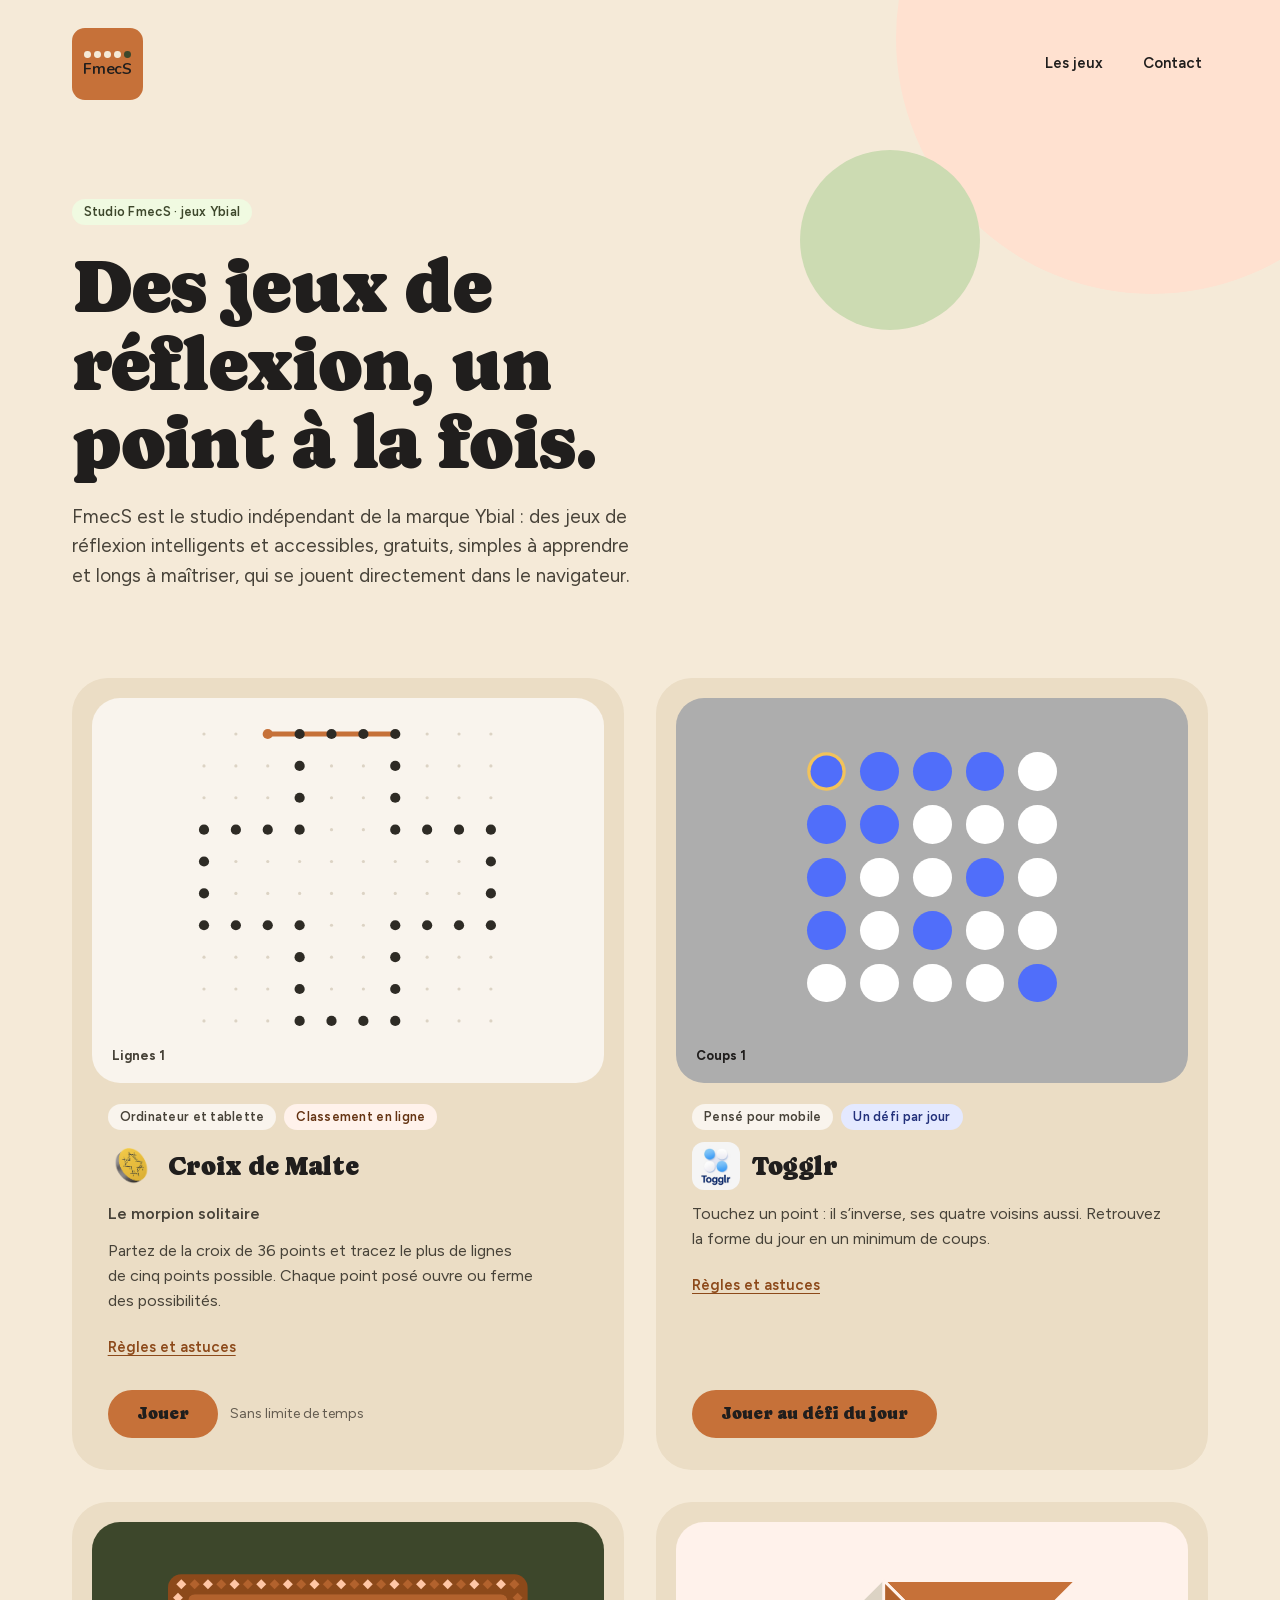
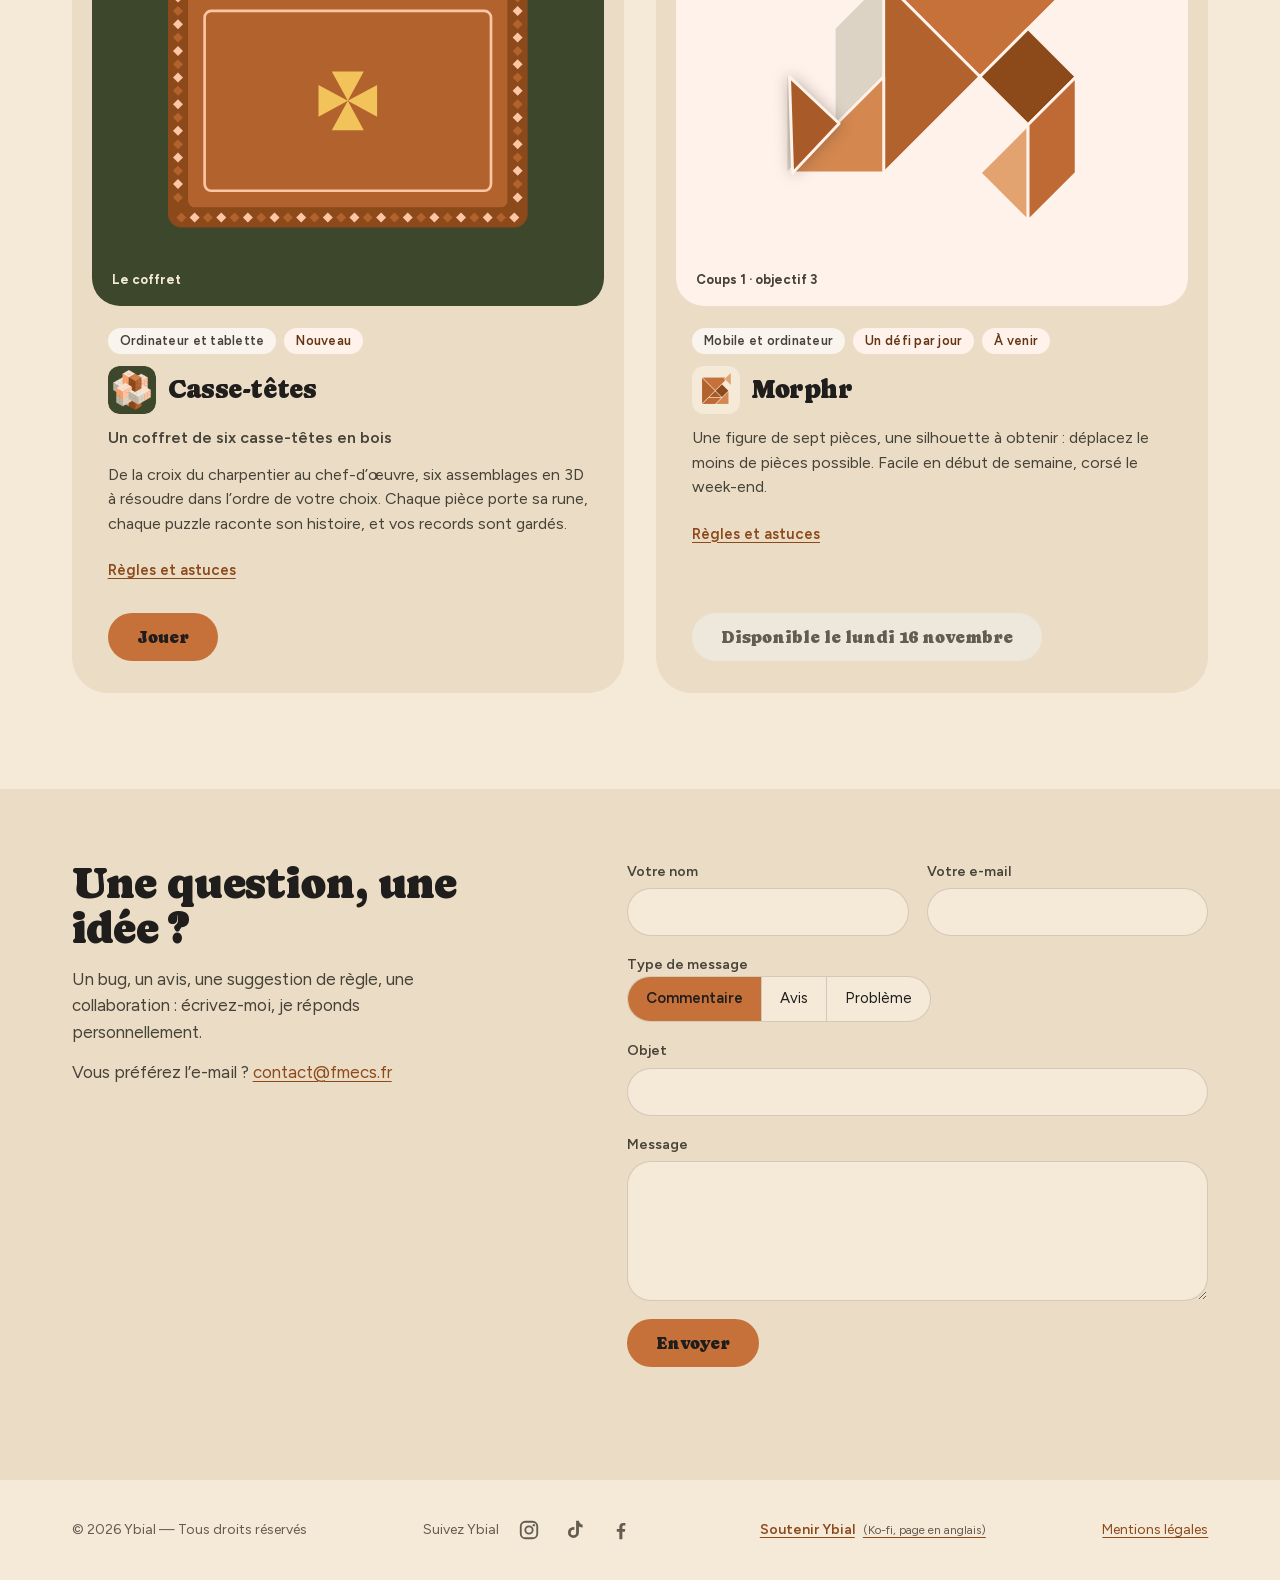
==== commit 4b8ce525: "Lien « Soutenir Ybial » (Ko-fi) dans le pied de page de toutes les pages, mentions légales à jour Co" ====
--- a/index.html
+++ b/index.html
@@ -291,6 +291,11 @@
 .social a { display: inline-flex; align-items: center; justify-content: center; width: 44px; height: 44px; border-radius: 50%; color: var(--color-neutral-700); }
 .social a:hover { color: var(--color-accent-700); background: var(--color-surface); }
 .social svg { width: 22px; height: 22px; }
+/* soutien:début */
+.support { display: inline-flex; align-items: center; gap: 8px; min-height: 44px; color: var(--color-accent-700); font-weight: 600; }
+.support:hover { color: var(--color-accent-800); }
+.support-note { font-size: 12px; font-weight: 400; color: var(--color-neutral-700); }
+/* soutien:fin */
 </style>
 <script type="application/ld+json">
 {
@@ -490,6 +495,7 @@
       <a href="https://www.tiktok.com/@ybial_fmecs" target="_blank" rel="noopener me" aria-label="TikTok (nouvel onglet)"><svg viewBox="0 0 24 24" aria-hidden="true" focusable="false"><path fill="currentColor" d="M13.2 2h3.1c.3 2.3 1.7 3.9 4 4.2v3.1c-1.5 0-2.8-.4-4-1.2v6.6a6 6 0 1 1-6-6c.3 0 .7 0 1 .1v3.2a2.9 2.9 0 1 0 1.9 2.7z"/></svg></a>
       <a href="https://www.facebook.com/ybial.fmecs" target="_blank" rel="noopener me" aria-label="Facebook (nouvel onglet)"><svg viewBox="0 0 24 24" aria-hidden="true" focusable="false"><path fill="currentColor" d="M13.5 22v-8h2.7l.4-3.2h-3.1V8.8c0-.9.3-1.6 1.6-1.6h1.7V4.4c-.3 0-1.3-.1-2.5-.1-2.5 0-4.1 1.5-4.1 4.2v2.3H7.4V14h2.8v8z"/></svg></a>
     </nav>
+    <!-- soutien:début --><a class="support" href="https://ko-fi.com/ybialfmecs" target="_blank" rel="noopener" hreflang="en">Soutenir Ybial <span class="support-note">(Ko-fi, page en anglais)</span><span class="visually-hidden"> (nouvel onglet)</span></a><!-- soutien:fin -->
     <a href="mentionslegales.html">Mentions légales</a>
   </footer>
 </div>
